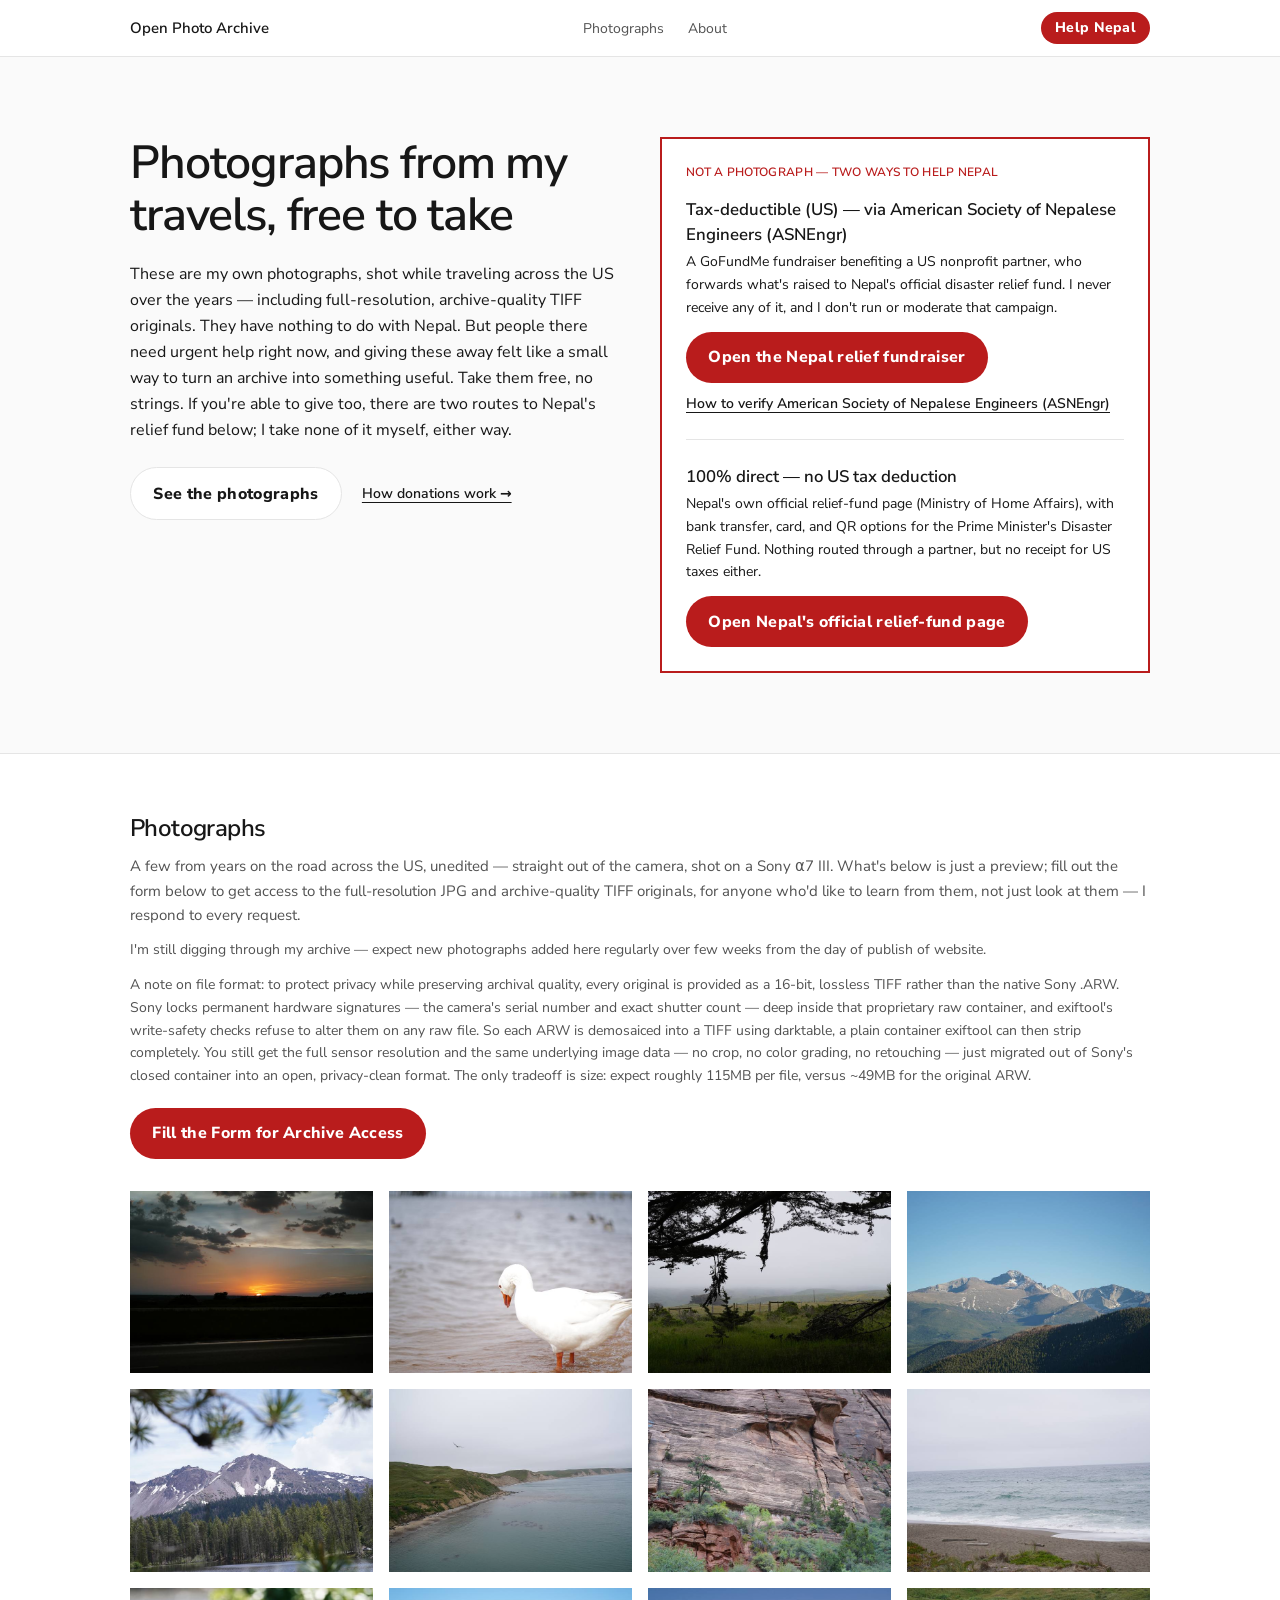
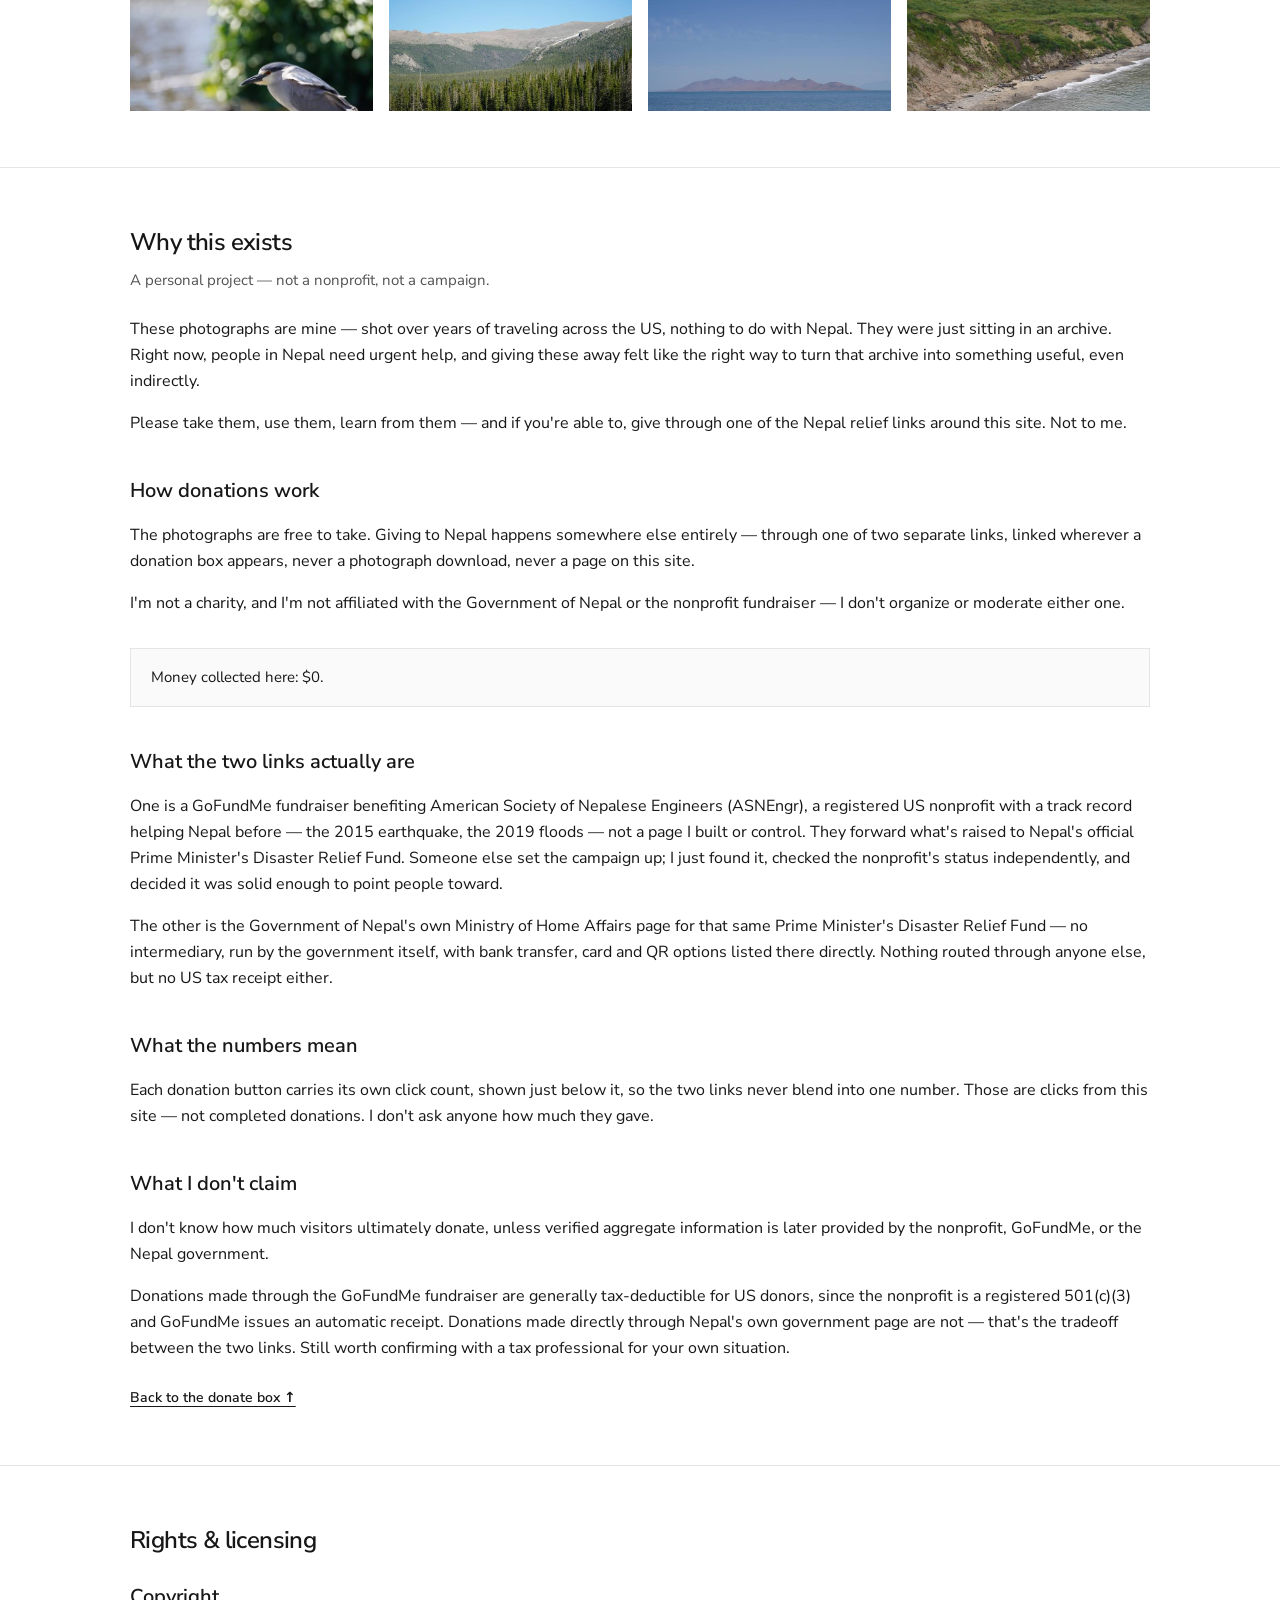
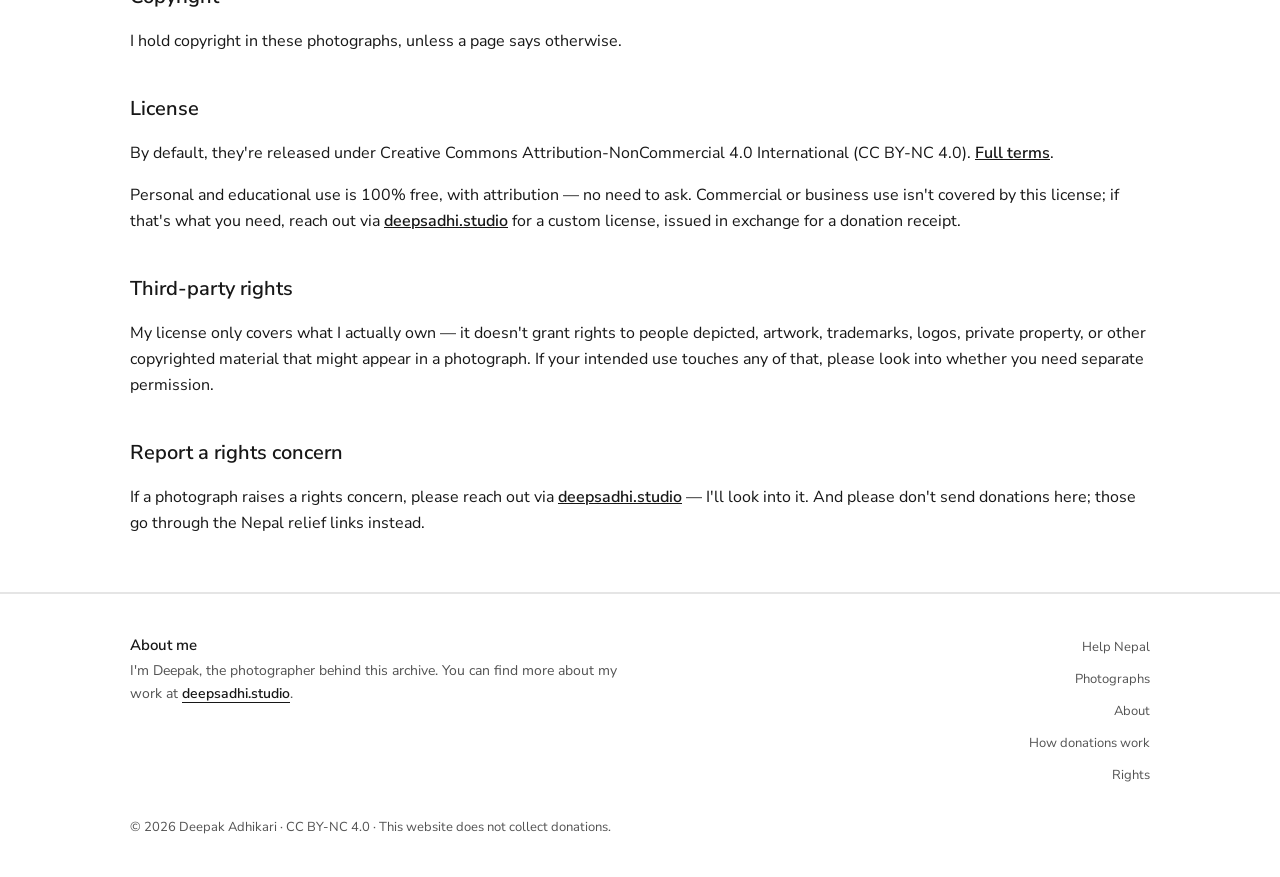
==== notes/index.html @ 63820257 "Enable pre-render and photographs" ====
<!DOCTYPE html><html lang="en"><head><meta charSet="utf-8"/><meta name="viewport" content="width=device-width, initial-scale=1"/><link rel="stylesheet" href="/assets/styles-CwU7adf6.css" data-precedence="default"/><link rel="stylesheet" href="https://fonts.googleapis.com/css2?family=Fraunces:opsz,wght@9..144,500;9..144,600;9..144,700&amp;family=Nunito+Sans:wght@400;600;700;800&amp;display=swap" data-precedence="default"/><script data-goatcounter="https://stats.deepsadhi.studio/count" data-goatcounter-settings="{&quot;no_onload&quot;: true}" async="" src="https://gc.zgo.at/count.js"></script><title>Comments — Open Photo Archive</title><meta name="author" content="Deepak Adhikari"/><meta property="og:site_name" content="Open Photo Archive"/><meta property="og:type" content="website"/><meta name="description" content="Leave a public comment. This is not a donation form."/><meta property="og:title" content="Comments — Open Photo Archive"/><meta property="og:description" content="Leave a public comment. This is not a donation form."/><meta property="og:url" content="https://open-photo-archive.github.io/#/notes"/><meta name="twitter:title" content="Comments — Open Photo Archive"/><meta name="twitter:description" content="Leave a public comment. This is not a donation form."/><link rel="modulepreload" href="/assets/index-CFy5_sln.js"/><link rel="modulepreload" href="/assets/notes-DKn5LYRZ.js"/><link rel="icon" href="/favicon.svg" type="image/svg+xml"/><link rel="icon" href="/favicon.ico" type="image/x-icon"/><link rel="apple-touch-icon" href="/apple-touch-icon.png"/><link rel="preconnect" href="https://fonts.googleapis.com"/><link rel="preconnect" href="https://fonts.gstatic.com" crossorigin="anonymous"/><link rel="canonical" href="https://open-photo-archive.github.io/#/notes"/><script type="application/ld+json">{"@context":"https://schema.org","@type":"WebSite","name":"Open Photo Archive","description":"A photographer's personal archive released free of charge, encouraging donations to Nepal disaster relief through a vetted nonprofit partner. This site never collects donations itself."}</script></head><body><a href="#main" class="label-meta sr-only focus:not-sr-only focus:absolute focus:top-2 focus:left-2 focus:z-50 focus:bg-ink focus:px-4 focus:py-2 focus:text-paper">Skip to content</a><header class="sticky top-0 z-40 border-b border-line bg-white"><nav aria-label="Primary" class="mx-auto flex h-14 max-w-[1100px] items-center justify-between px-6 md:px-10"><a href="/" class="text-[15px] font-semibold text-ink hover:text-rust">Open Photo Archive</a><div class="hidden items-center gap-6 md:flex"><button type="button" class="cursor-pointer text-[14px] text-stone hover:text-ink">Photographs</button><button type="button" class="cursor-pointer text-[14px] text-stone hover:text-ink">About</button></div><div class="flex items-center gap-3"><button type="button" class="cursor-pointer btn-cause !px-3.5 !py-1.5 text-sm">Help Nepal</button><button type="button" class="text-[14px] text-stone md:hidden" aria-expanded="false" aria-controls="mobile-nav">Menu</button></div></nav></header><main id="main"><!--$--><div class="mx-auto max-w-[1100px] px-6 py-12 md:px-10 md:py-16"><section id="comments" aria-labelledby="comments-heading"><h2 id="comments-heading" class="text-[1.5rem] font-semibold tracking-tight text-ink">Comments</h2><p class="mt-2 max-w-[52ch] text-[15px] leading-relaxed text-stone">One public thread for the whole project — sign in with GitHub to join in. This isn&#x27;t a donation form.</p><p class="mt-6"><a class="btn-soft" href="" target="_blank" rel="noopener noreferrer">Write a comment on GitHub</a></p><p class="mt-3 max-w-[52ch] text-[13px] leading-relaxed text-stone">In-page comments appear after the Giscus GitHub App is installed on this repo (giscus.app). Until then, use the discussion link above.</p></section></div><script>(function(a,f){let l;try{l=JSON.parse(sessionStorage.getItem(a)||"{}")}catch{return}const n=l?.[f||history.state?.__TSR_key];let c=!1;for(const t in n){const e=n[t],o=e?.scrollX,s=e?.scrollY;if(Number.isFinite(o)&&Number.isFinite(s)){if(t==="window")scrollTo(o,s),c=!0;else if(t)try{const r=document.querySelector(t);r&&(r.scrollLeft=o,r.scrollTop=s)}catch{}}}if(c)return;const i=location.hash.slice(1);if(i){const t=history.state?.__hashScrollIntoViewOptions??!0;if(t){const e=document.getElementById(i);e&&e.scrollIntoView(t)}return}scrollTo(0,0)})("tsr-scroll-restoration-v1_3");document.currentScript.remove()</script><!--/$--></main><footer class="border-t border-line bg-white"><div class="mx-auto max-w-[1100px] px-6 py-10 md:px-10"><div class="flex flex-col gap-6 md:flex-row md:items-start md:justify-between"><div class="md:w-1/2"><p class="text-[15px] font-semibold text-ink">About me</p><p class="mt-1 text-[14px] leading-relaxed text-stone">I&#x27;m <!-- -->Deepak<!-- -->, the photographer behind this archive. You can find more about my work at<!-- --> <a href="https://deepsadhi.studio" target="_blank" rel="noopener noreferrer" class="cursor-pointer font-semibold text-ink underline underline-offset-4 hover:text-rust">deepsadhi.studio</a>.</p></div><nav aria-label="Footer" class="shrink-0"><ul class="flex flex-col items-start gap-2 md:items-end"><li><button type="button" class="cursor-pointer cursor-pointer text-[13px] text-stone hover:text-ink">Help Nepal</button></li><li><button type="button" class="cursor-pointer cursor-pointer text-[13px] text-stone hover:text-ink">Photographs</button></li><li><button type="button" class="cursor-pointer cursor-pointer text-[13px] text-stone hover:text-ink">About</button></li><li><button type="button" class="cursor-pointer cursor-pointer text-[13px] text-stone hover:text-ink">How donations work</button></li><li><button type="button" class="cursor-pointer cursor-pointer text-[13px] text-stone hover:text-ink">Rights</button></li></ul></nav></div><p class="mt-8 text-[13px] text-stone">© <!-- -->2026<!-- --> <!-- -->Deepak Adhikari<!-- --> ·<!-- --> <!-- -->CC BY-NC 4.0<!-- --> · This website does not collect donations.</p></div></footer><script class="$tsr" id="$tsr-stream-barrier">(self.$R=self.$R||{})["tsr"]=[];self.$_TSR={h(){this.hydrated=!0,this.c()},e(){this.streamEnded=!0,this.c()},c(){this.hydrated&&this.streamEnded&&(delete self.$_TSR,delete self.$R.tsr)},p(e){this.initialized?e():this.buffer.push(e)},buffer:[]};$_TSR.router=($R=>$R[0]={manifest:$R[1]={routes:$R[2]={__root__:$R[3]={preloads:$R[4]=["/assets/index-CFy5_sln.js"],scripts:$R[5]=[$R[6]={attrs:$R[7]={type:"module",async:!0,src:"/assets/index-CFy5_sln.js"}}]},"/notes":$R[8]={preloads:$R[9]=["/assets/notes-DKn5LYRZ.js"]}}},matches:$R[10]=[$R[11]={i:"__root__ ",u:1788385353893,s:"success",ssr:!0},$R[12]={i:" notes notes",u:1788385353894,s:"success",ssr:!0}],lastMatchId:" notes notes"})($R["tsr"]);$_TSR.e();document.currentScript.remove()</script><script type="module" async="" src="/assets/index-CFy5_sln.js"></script></body></html>
---- assets/styles-CwU7adf6.css ----
/*! tailwindcss v4.3.3 | MIT License | https://tailwindcss.com */
@layer properties{@supports (((-webkit-hyphens:none)) and (not (margin-trim:inline))) or ((-moz-orient:inline) and (not (color:rgb(from red r g b)))){*,:before,:after,::backdrop{--tw-space-y-reverse:0;--tw-border-style:solid;--tw-leading:initial;--tw-font-weight:initial;--tw-tracking:initial;--tw-blur:initial;--tw-brightness:initial;--tw-contrast:initial;--tw-grayscale:initial;--tw-hue-rotate:initial;--tw-invert:initial;--tw-opacity:initial;--tw-saturate:initial;--tw-sepia:initial;--tw-drop-shadow:initial;--tw-drop-shadow-color:initial;--tw-drop-shadow-alpha:100%;--tw-drop-shadow-size:initial}}}@layer theme{:root,:host{--font-sans:"Nunito Sans", ui-sans-serif, system-ui, sans-serif;--color-white:#fff;--spacing:.25rem;--container-md:28rem;--text-sm:.875rem;--text-sm--line-height:calc(1.25 / .875);--text-xl:1.25rem;--text-xl--line-height:calc(1.75 / 1.25);--text-7xl:4.5rem;--text-7xl--line-height:1;--font-weight-medium:500;--font-weight-semibold:600;--font-weight-bold:700;--tracking-tight:-.025em;--tracking-wide:.025em;--leading-relaxed:1.625;--default-transition-duration:.15s;--default-transition-timing-function:cubic-bezier(.4, 0, .2, 1);--default-font-family:"Nunito Sans", ui-sans-serif, system-ui, sans-serif;--default-mono-font-family:"Nunito Sans", ui-sans-serif, system-ui, sans-serif;--font-display:"Fraunces", Georgia, serif;--color-paper:var(--paper);--color-ink:var(--ink);--color-line:var(--line);--color-rust:var(--rust);--color-card:var(--card);--color-primary-foreground:var(--primary-foreground);--color-border:var(--border)}}@layer base{*,:after,:before,::backdrop{box-sizing:border-box;border:0 solid;margin:0;padding:0}::file-selector-button{box-sizing:border-box;border:0 solid;margin:0;padding:0}html,:host{-webkit-text-size-adjust:100%;tab-size:4;line-height:1.5;font-family:var(--default-font-family,-apple-system, BlinkMacSystemFont, "Segoe UI", Roboto, "Helvetica Neue", "Noto Sans", Arial, sans-serif, "Apple Color Emoji", "Segoe UI Emoji", "Segoe UI Symbol", "Noto Color Emoji");font-feature-settings:var(--default-font-feature-settings,normal);font-variation-settings:var(--default-font-variation-settings,normal);-webkit-tap-highlight-color:transparent}hr{height:0;color:inherit;border-top-width:1px}abbr:where([title]){-webkit-text-decoration:underline dotted;text-decoration:underline dotted}h1,h2,h3,h4,h5,h6{font-size:inherit;font-weight:inherit}a{color:inherit;-webkit-text-decoration:inherit;-webkit-text-decoration:inherit;-webkit-text-decoration:inherit;-webkit-text-decoration:inherit;-webkit-text-decoration:inherit;text-decoration:inherit}b,strong{font-weight:bolder}code,kbd,samp,pre{font-family:var(--default-mono-font-family,ui-monospace, SFMono-Regular, Menlo, Monaco, Consolas, "Liberation Mono", "Courier New", monospace);font-feature-settings:var(--default-mono-font-feature-settings,normal);font-variation-settings:var(--default-mono-font-variation-settings,normal);font-size:1em}small{font-size:80%}sub,sup{vertical-align:baseline;font-size:75%;line-height:0;position:relative}sub{bottom:-.25em}sup{top:-.5em}table{text-indent:0;border-color:inherit;border-collapse:collapse}:-moz-focusring:where(:not(iframe)){outline:auto}progress{vertical-align:baseline}summary{display:list-item}ol,ul,menu{list-style:none}img,svg,video,canvas,audio,iframe,embed,object{vertical-align:middle;display:block}img,video{max-width:100%;height:auto}button,input,select,optgroup,textarea{font:inherit;font-feature-settings:inherit;font-variation-settings:inherit;letter-spacing:inherit;color:inherit;opacity:1;background-color:#0000;border-radius:0}::file-selector-button{font:inherit;font-feature-settings:inherit;font-variation-settings:inherit;letter-spacing:inherit;color:inherit;opacity:1;background-color:#0000;border-radius:0}:where(select:is([multiple],[size])) optgroup{font-weight:bolder}:where(select:is([multiple],[size])) optgroup option{padding-inline-start:20px}::file-selector-button{margin-inline-end:4px}::placeholder{opacity:1}@supports (not ((-webkit-appearance:-apple-pay-button))) or (contain-intrinsic-size:1px){::placeholder{color:currentColor}@supports (color:color-mix(in lab, red, red)){::placeholder{color:color-mix(in oklab, currentcolor 50%, transparent)}}}textarea{resize:vertical}::-webkit-search-decoration{-webkit-appearance:none}::-webkit-date-and-time-value{min-height:1lh;text-align:inherit}::-webkit-datetime-edit{display:inline-flex}::-webkit-datetime-edit-fields-wrapper{padding:0}::-webkit-datetime-edit{padding-block:0}::-webkit-datetime-edit-year-field{padding-block:0}::-webkit-datetime-edit-month-field{padding-block:0}::-webkit-datetime-edit-day-field{padding-block:0}::-webkit-datetime-edit-hour-field{padding-block:0}::-webkit-datetime-edit-minute-field{padding-block:0}::-webkit-datetime-edit-second-field{padding-block:0}::-webkit-datetime-edit-millisecond-field{padding-block:0}::-webkit-datetime-edit-meridiem-field{padding-block:0}::-webkit-calendar-picker-indicator{line-height:1}:-moz-ui-invalid{box-shadow:none}button,input:where([type=button],[type=reset],[type=submit]){appearance:button}::file-selector-button{appearance:button}::-webkit-inner-spin-button{height:auto}::-webkit-outer-spin-button{height:auto}[hidden]:where(:not([hidden=until-found])){display:none!important}*{border-color:var(--color-border)}html{-webkit-text-size-adjust:100%;scroll-behavior:smooth}[id]{scroll-margin-top:3.5rem}a{cursor:pointer}body{background-color:var(--color-paper);color:var(--color-ink);font-family:var(--font-sans);-webkit-font-smoothing:antialiased;text-rendering:optimizelegibility}::selection{color:var(--color-ink);background-color:#fee2e2}:focus-visible{outline:2px solid var(--color-rust);outline-offset:3px}}@layer components;@layer utilities{.sr-only{clip-path:inset(50%);white-space:nowrap;border-width:0;width:1px;height:1px;margin:-1px;padding:0;position:absolute;overflow:hidden}.static{position:static}.sticky{position:sticky}.top-0{top:0}.z-40{z-index:40}.container{width:100%}@media (width>=40rem){.container{max-width:40rem}}@media (width>=48rem){.container{max-width:48rem}}@media (width>=64rem){.container{max-width:64rem}}@media (width>=80rem){.container{max-width:80rem}}@media (width>=96rem){.container{max-width:96rem}}.mx-auto{margin-inline:auto}.mt-1{margin-top:var(--spacing)}.mt-1\.5{margin-top:calc(var(--spacing) * 1.5)}.mt-2{margin-top:calc(var(--spacing) * 2)}.mt-3{margin-top:calc(var(--spacing) * 3)}.mt-4{margin-top:calc(var(--spacing) * 4)}.mt-5{margin-top:calc(var(--spacing) * 5)}.mt-6{margin-top:calc(var(--spacing) * 6)}.mt-8{margin-top:calc(var(--spacing) * 8)}.mt-10{margin-top:calc(var(--spacing) * 10)}.btn-cause{letter-spacing:.02em;background:var(--color-rust);color:var(--color-primary-foreground);border-radius:999px;justify-content:center;align-items:center;padding:.85rem 1.4rem;font-weight:800;transition:filter .15s;display:inline-flex}.btn-cause:hover{filter:brightness(1.08)}.btn-soft{letter-spacing:.02em;background:var(--color-card);color:var(--color-ink);border:1px solid var(--color-line);border-radius:999px;justify-content:center;align-items:center;padding:.85rem 1.4rem;font-weight:800;transition:background-color .15s;display:inline-flex}.btn-soft:hover{background:#f5f5f5}.block{display:block}.flex{display:flex}.grid{display:grid}.hidden{display:none}.inline-flex{display:inline-flex}.aspect-\[4\/3\]{aspect-ratio:4/3}.h-14{height:calc(var(--spacing) * 14)}.max-h-\[520px\]{max-height:520px}.min-h-screen{min-height:100vh}.w-full{width:100%}.max-w-\[20ch\]{max-width:20ch}.max-w-\[36rem\]{max-width:36rem}.max-w-\[52ch\]{max-width:52ch}.max-w-\[54ch\]{max-width:54ch}.max-w-\[1100px\]{max-width:1100px}.max-w-md{max-width:var(--container-md)}.shrink-0{flex-shrink:0}.cursor-pointer{cursor:pointer}.list-disc{list-style-type:disc}.grid-cols-2{grid-template-columns:repeat(2,minmax(0,1fr))}.flex-col{flex-direction:column}.flex-wrap{flex-wrap:wrap}.items-center{align-items:center}.items-start{align-items:flex-start}.justify-between{justify-content:space-between}.justify-center{justify-content:center}.gap-2{gap:calc(var(--spacing) * 2)}.gap-3{gap:calc(var(--spacing) * 3)}.gap-4{gap:calc(var(--spacing) * 4)}.gap-6{gap:calc(var(--spacing) * 6)}:where(.space-y-2>:not(:last-child)){--tw-space-y-reverse:0;margin-block-start:calc(calc(var(--spacing) * 2) * var(--tw-space-y-reverse));margin-block-end:calc(calc(var(--spacing) * 2) * calc(1 - var(--tw-space-y-reverse)))}.gap-x-5{column-gap:calc(var(--spacing) * 5)}.gap-y-2{row-gap:calc(var(--spacing) * 2)}.overflow-y-auto{overflow-y:auto}.rounded-md{border-radius:.75rem}.border{border-style:var(--tw-border-style);border-width:1px}.border-2{border-style:var(--tw-border-style);border-width:2px}.border-t{border-top-style:var(--tw-border-style);border-top-width:1px}.border-b{border-bottom-style:var(--tw-border-style);border-bottom-width:1px}.border-input{border-color:var(--input)}.border-line{border-color:var(--line)}.border-rust{border-color:var(--rust)}.bg-background{background-color:var(--background)}.bg-muted{background-color:var(--muted)}.bg-primary{background-color:var(--primary)}.bg-white{background-color:var(--color-white)}.object-cover{object-fit:cover}.p-6{padding:calc(var(--spacing) * 6)}.\!px-3\.5{padding-inline:calc(var(--spacing) * 3.5)!important}.px-4{padding-inline:calc(var(--spacing) * 4)}.px-5{padding-inline:calc(var(--spacing) * 5)}.px-6{padding-inline:calc(var(--spacing) * 6)}.\!py-1\.5{padding-block:calc(var(--spacing) * 1.5)!important}.py-2{padding-block:calc(var(--spacing) * 2)}.py-4{padding-block:calc(var(--spacing) * 4)}.py-10{padding-block:calc(var(--spacing) * 10)}.py-12{padding-block:calc(var(--spacing) * 12)}.py-14{padding-block:calc(var(--spacing) * 14)}.pt-4{padding-top:calc(var(--spacing) * 4)}.pt-6{padding-top:calc(var(--spacing) * 6)}.pl-1{padding-left:var(--spacing)}.pl-5{padding-left:calc(var(--spacing) * 5)}.text-center{text-align:center}.label-meta{font-family:var(--font-sans);letter-spacing:.02em;font-size:.8rem;font-weight:650}.text-7xl{font-size:var(--text-7xl);line-height:var(--tw-leading,var(--text-7xl--line-height))}.text-sm{font-size:var(--text-sm);line-height:var(--tw-leading,var(--text-sm--line-height))}.text-xl{font-size:var(--text-xl);line-height:var(--tw-leading,var(--text-xl--line-height))}.text-\[1\.05rem\]{font-size:1.05rem}.text-\[1\.5rem\]{font-size:1.5rem}.text-\[1\.25rem\]{font-size:1.25rem}.text-\[2\.15rem\]{font-size:2.15rem}.text-\[12px\]{font-size:12px}.text-\[13px\]{font-size:13px}.text-\[14px\]{font-size:14px}.text-\[15px\]{font-size:15px}.text-\[16px\]{font-size:16px}.leading-\[1\.12\]{--tw-leading:1.12;line-height:1.12}.leading-relaxed{--tw-leading:var(--leading-relaxed);line-height:var(--leading-relaxed)}.font-bold{--tw-font-weight:var(--font-weight-bold);font-weight:var(--font-weight-bold)}.font-medium{--tw-font-weight:var(--font-weight-medium);font-weight:var(--font-weight-medium)}.font-semibold{--tw-font-weight:var(--font-weight-semibold);font-weight:var(--font-weight-semibold)}.tracking-tight{--tw-tracking:var(--tracking-tight);letter-spacing:var(--tracking-tight)}.tracking-wide{--tw-tracking:var(--tracking-wide);letter-spacing:var(--tracking-wide)}.text-foreground{color:var(--foreground)}.text-ink{color:var(--ink)}.text-muted-foreground{color:var(--muted-foreground)}.text-primary-foreground{color:var(--primary-foreground)}.text-rust{color:var(--rust)}.text-stone{color:var(--stone)}.uppercase{text-transform:uppercase}.underline{text-decoration-line:underline}.underline-offset-4{text-underline-offset:4px}.opacity-60{opacity:.6}.filter{filter:var(--tw-blur,) var(--tw-brightness,) var(--tw-contrast,) var(--tw-grayscale,) var(--tw-hue-rotate,) var(--tw-invert,) var(--tw-saturate,) var(--tw-sepia,) var(--tw-drop-shadow,)}.transition-colors{transition-property:color,background-color,border-color,outline-color,text-decoration-color,fill,stroke,--tw-gradient-from,--tw-gradient-via,--tw-gradient-to;transition-timing-function:var(--tw-ease,var(--default-transition-timing-function));transition-duration:var(--tw-duration,var(--default-transition-duration))}.transition-opacity{transition-property:opacity;transition-timing-function:var(--tw-ease,var(--default-transition-timing-function));transition-duration:var(--tw-duration,var(--default-transition-duration))}.first\:mt-0:first-child{margin-top:0}@media (hover:hover){.hover\:bg-accent:hover{background-color:var(--accent)}.hover\:bg-primary\/90:hover{background-color:var(--primary)}@supports (color:color-mix(in lab, red, red)){.hover\:bg-primary\/90:hover{background-color:color-mix(in oklab, var(--primary) 90%, transparent)}}.hover\:text-ink:hover{color:var(--ink)}.hover\:text-rust:hover{color:var(--rust)}.hover\:opacity-75:hover{opacity:.75}}.focus\:not-sr-only:focus{clip-path:none;white-space:normal;width:auto;height:auto;margin:0;padding:0;position:static;overflow:visible}.focus\:absolute:focus{position:absolute}.focus\:top-2:focus{top:calc(var(--spacing) * 2)}.focus\:left-2:focus{left:calc(var(--spacing) * 2)}.focus\:z-50:focus{z-index:50}.focus\:bg-ink:focus{background-color:var(--ink)}.focus\:px-4:focus{padding-inline:calc(var(--spacing) * 4)}.focus\:py-2:focus{padding-block:calc(var(--spacing) * 2)}.focus\:text-paper:focus{color:var(--paper)}@media (width>=48rem){.md\:mt-0{margin-top:0}.md\:flex{display:flex}.md\:grid{display:grid}.md\:hidden{display:none}.md\:w-1\/2{width:50%}.md\:grid-cols-2{grid-template-columns:repeat(2,minmax(0,1fr))}.md\:grid-cols-4{grid-template-columns:repeat(4,minmax(0,1fr))}.md\:flex-row{flex-direction:row}.md\:items-end{align-items:flex-end}.md\:items-start{align-items:flex-start}.md\:justify-between{justify-content:space-between}.md\:gap-10{gap:calc(var(--spacing) * 10)}.md\:px-10{padding-inline:calc(var(--spacing) * 10)}.md\:py-14{padding-block:calc(var(--spacing) * 14)}.md\:py-16{padding-block:calc(var(--spacing) * 16)}.md\:py-20{padding-block:calc(var(--spacing) * 20)}.md\:text-\[2\.9rem\]{font-size:2.9rem}}}:root{--radius:.75rem;--paper:#fff;--ink:#171717;--stone:#525252;--line:#e5e5e5;--rust:#b91c1c;--saffron:#f5f5f5;--background:var(--paper);--foreground:var(--ink);--card:#fff;--card-foreground:var(--ink);--popover:#fff;--popover-foreground:var(--ink);--primary:var(--rust);--primary-foreground:#fff;--secondary:var(--saffron);--secondary-foreground:var(--ink);--muted:#fafafa;--muted-foreground:var(--stone);--accent:var(--rust);--accent-foreground:#fff;--destructive:#b91c1c;--destructive-foreground:#fff;--border:var(--line);--input:var(--line);--ring:var(--rust)}@keyframes rise{0%{opacity:0;transform:translateY(12px)}to{opacity:1;transform:none}}@media (prefers-reduced-motion:reduce){*,:before,:after{scroll-behavior:auto!important;transition-duration:.01ms!important;animation-duration:.01ms!important}}@property --tw-space-y-reverse{syntax:"*";inherits:false;initial-value:0}@property --tw-border-style{syntax:"*";inherits:false;initial-value:solid}@property --tw-leading{syntax:"*";inherits:false}@property --tw-font-weight{syntax:"*";inherits:false}@property --tw-tracking{syntax:"*";inherits:false}@property --tw-blur{syntax:"*";inherits:false}@property --tw-brightness{syntax:"*";inherits:false}@property --tw-contrast{syntax:"*";inherits:false}@property --tw-grayscale{syntax:"*";inherits:false}@property --tw-hue-rotate{syntax:"*";inherits:false}@property --tw-invert{syntax:"*";inherits:false}@property --tw-opacity{syntax:"*";inherits:false}@property --tw-saturate{syntax:"*";inherits:false}@property --tw-sepia{syntax:"*";inherits:false}@property --tw-drop-shadow{syntax:"*";inherits:false}@property --tw-drop-shadow-color{syntax:"*";inherits:false}@property --tw-drop-shadow-alpha{syntax:"<percentage>";inherits:false;initial-value:100%}@property --tw-drop-shadow-size{syntax:"*";inherits:false}
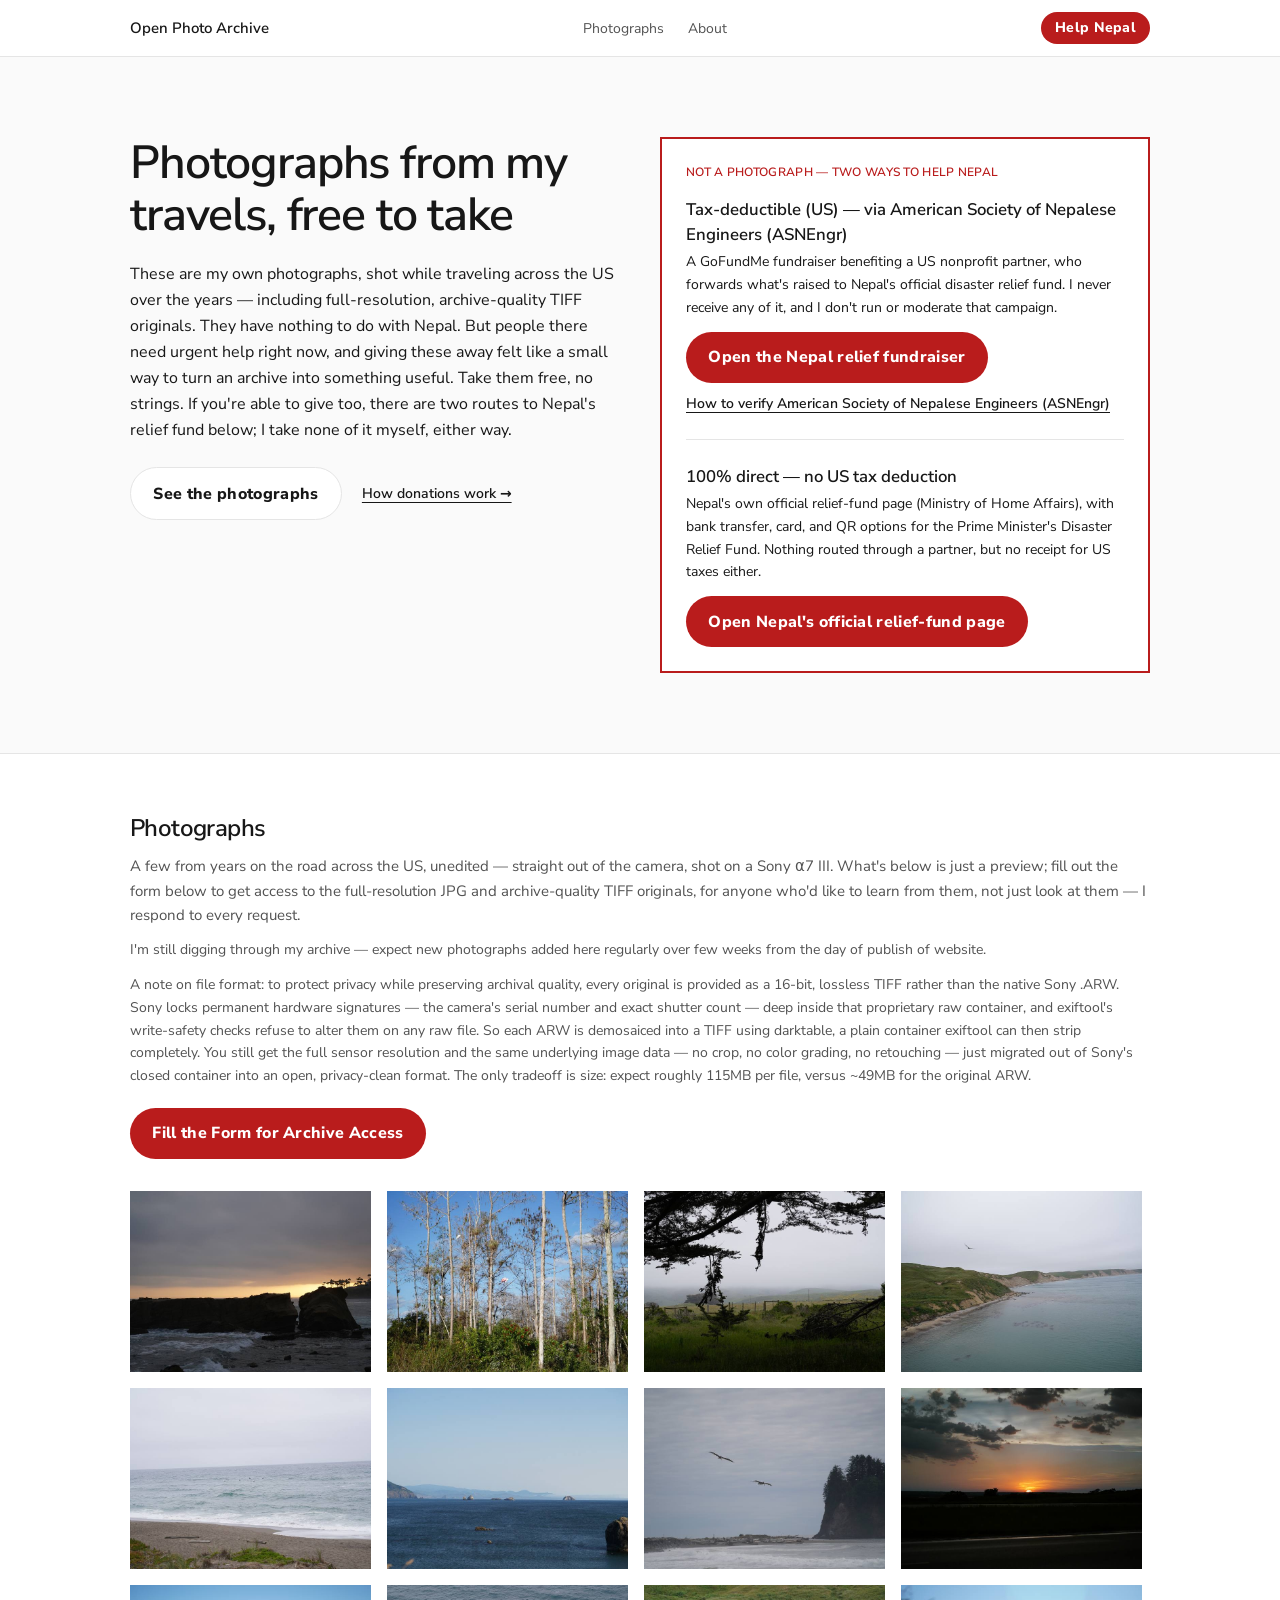
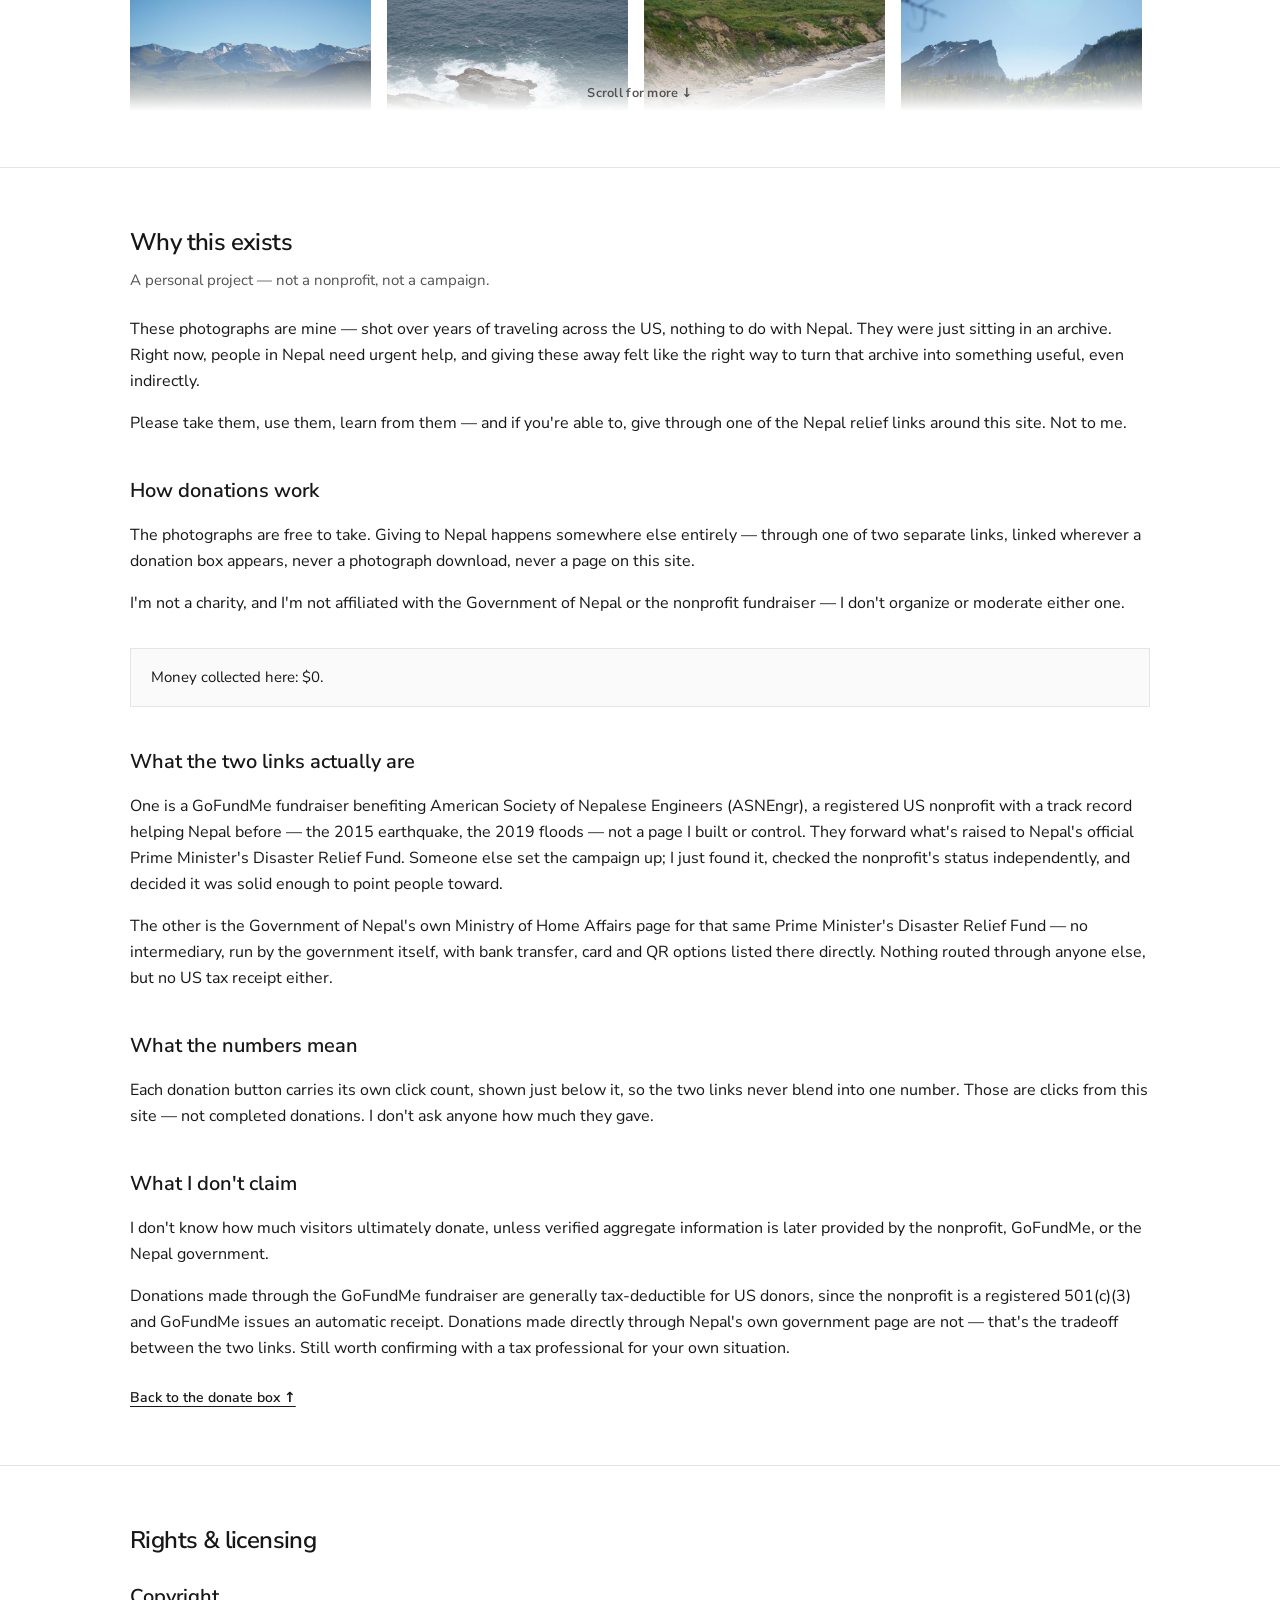
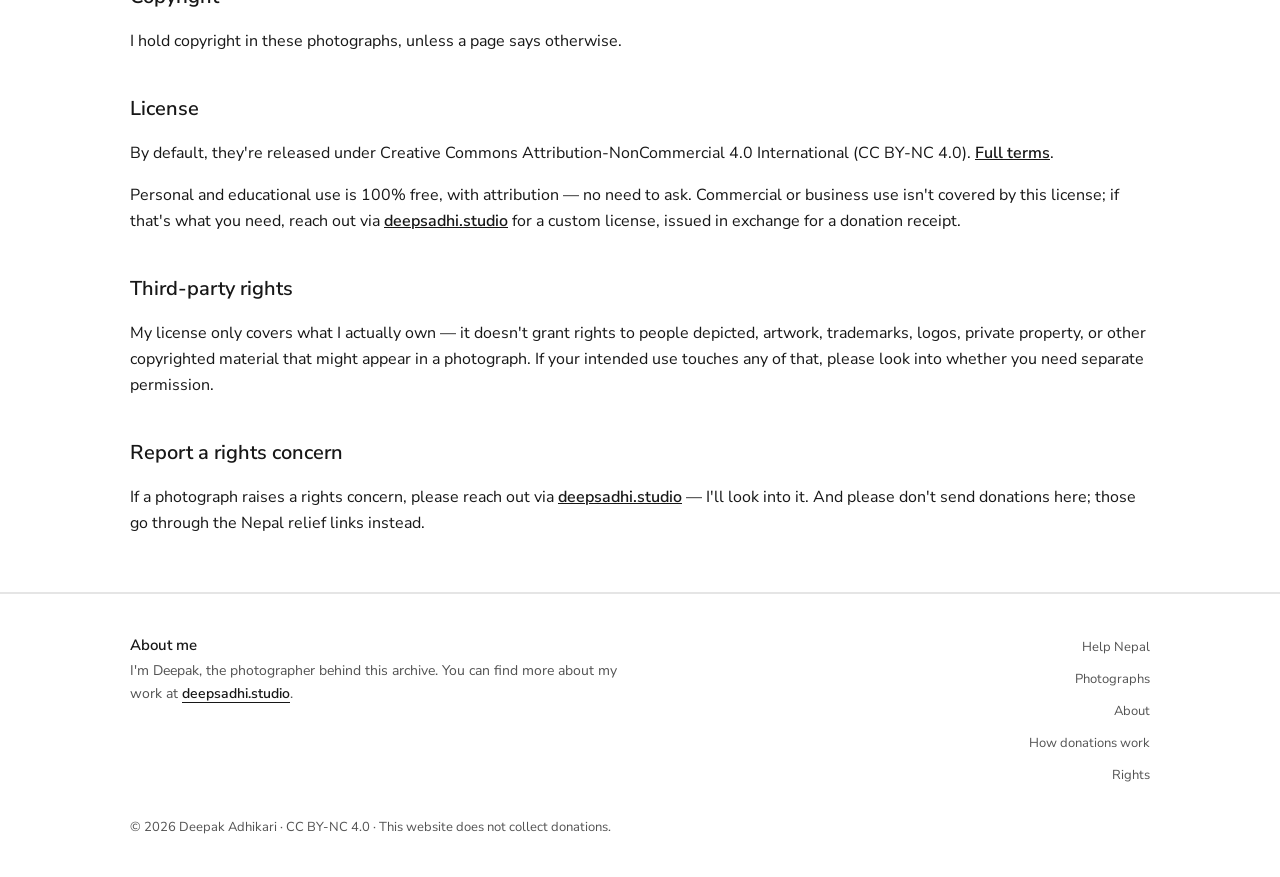
==== commit f0d538f1: "Publish static build Adds scroll affordance to the photo grid: a fade + "Scroll for more" hint and a" ====
--- a/notes/index.html
+++ b/notes/index.html
@@ -1 +1 @@
-<!DOCTYPE html><html lang="en"><head><meta charSet="utf-8"/><meta name="viewport" content="width=device-width, initial-scale=1"/><link rel="stylesheet" href="/assets/styles-CwU7adf6.css" data-precedence="default"/><link rel="stylesheet" href="https://fonts.googleapis.com/css2?family=Fraunces:opsz,wght@9..144,500;9..144,600;9..144,700&amp;family=Nunito+Sans:wght@400;600;700;800&amp;display=swap" data-precedence="default"/><script data-goatcounter="https://stats.deepsadhi.studio/count" data-goatcounter-settings="{&quot;no_onload&quot;: true}" async="" src="https://gc.zgo.at/count.js"></script><title>Comments — Open Photo Archive</title><meta name="author" content="Deepak Adhikari"/><meta property="og:site_name" content="Open Photo Archive"/><meta property="og:type" content="website"/><meta name="description" content="Leave a public comment. This is not a donation form."/><meta property="og:title" content="Comments — Open Photo Archive"/><meta property="og:description" content="Leave a public comment. This is not a donation form."/><meta property="og:url" content="https://open-photo-archive.github.io/#/notes"/><meta name="twitter:title" content="Comments — Open Photo Archive"/><meta name="twitter:description" content="Leave a public comment. This is not a donation form."/><link rel="modulepreload" href="/assets/index-CFy5_sln.js"/><link rel="modulepreload" href="/assets/notes-DKn5LYRZ.js"/><link rel="icon" href="/favicon.svg" type="image/svg+xml"/><link rel="icon" href="/favicon.ico" type="image/x-icon"/><link rel="apple-touch-icon" href="/apple-touch-icon.png"/><link rel="preconnect" href="https://fonts.googleapis.com"/><link rel="preconnect" href="https://fonts.gstatic.com" crossorigin="anonymous"/><link rel="canonical" href="https://open-photo-archive.github.io/#/notes"/><script type="application/ld+json">{"@context":"https://schema.org","@type":"WebSite","name":"Open Photo Archive","description":"A photographer's personal archive released free of charge, encouraging donations to Nepal disaster relief through a vetted nonprofit partner. This site never collects donations itself."}</script></head><body><a href="#main" class="label-meta sr-only focus:not-sr-only focus:absolute focus:top-2 focus:left-2 focus:z-50 focus:bg-ink focus:px-4 focus:py-2 focus:text-paper">Skip to content</a><header class="sticky top-0 z-40 border-b border-line bg-white"><nav aria-label="Primary" class="mx-auto flex h-14 max-w-[1100px] items-center justify-between px-6 md:px-10"><a href="/" class="text-[15px] font-semibold text-ink hover:text-rust">Open Photo Archive</a><div class="hidden items-center gap-6 md:flex"><button type="button" class="cursor-pointer text-[14px] text-stone hover:text-ink">Photographs</button><button type="button" class="cursor-pointer text-[14px] text-stone hover:text-ink">About</button></div><div class="flex items-center gap-3"><button type="button" class="cursor-pointer btn-cause !px-3.5 !py-1.5 text-sm">Help Nepal</button><button type="button" class="text-[14px] text-stone md:hidden" aria-expanded="false" aria-controls="mobile-nav">Menu</button></div></nav></header><main id="main"><!--$--><div class="mx-auto max-w-[1100px] px-6 py-12 md:px-10 md:py-16"><section id="comments" aria-labelledby="comments-heading"><h2 id="comments-heading" class="text-[1.5rem] font-semibold tracking-tight text-ink">Comments</h2><p class="mt-2 max-w-[52ch] text-[15px] leading-relaxed text-stone">One public thread for the whole project — sign in with GitHub to join in. This isn&#x27;t a donation form.</p><p class="mt-6"><a class="btn-soft" href="" target="_blank" rel="noopener noreferrer">Write a comment on GitHub</a></p><p class="mt-3 max-w-[52ch] text-[13px] leading-relaxed text-stone">In-page comments appear after the Giscus GitHub App is installed on this repo (giscus.app). Until then, use the discussion link above.</p></section></div><script>(function(a,f){let l;try{l=JSON.parse(sessionStorage.getItem(a)||"{}")}catch{return}const n=l?.[f||history.state?.__TSR_key];let c=!1;for(const t in n){const e=n[t],o=e?.scrollX,s=e?.scrollY;if(Number.isFinite(o)&&Number.isFinite(s)){if(t==="window")scrollTo(o,s),c=!0;else if(t)try{const r=document.querySelector(t);r&&(r.scrollLeft=o,r.scrollTop=s)}catch{}}}if(c)return;const i=location.hash.slice(1);if(i){const t=history.state?.__hashScrollIntoViewOptions??!0;if(t){const e=document.getElementById(i);e&&e.scrollIntoView(t)}return}scrollTo(0,0)})("tsr-scroll-restoration-v1_3");document.currentScript.remove()</script><!--/$--></main><footer class="border-t border-line bg-white"><div class="mx-auto max-w-[1100px] px-6 py-10 md:px-10"><div class="flex flex-col gap-6 md:flex-row md:items-start md:justify-between"><div class="md:w-1/2"><p class="text-[15px] font-semibold text-ink">About me</p><p class="mt-1 text-[14px] leading-relaxed text-stone">I&#x27;m <!-- -->Deepak<!-- -->, the photographer behind this archive. You can find more about my work at<!-- --> <a href="https://deepsadhi.studio" target="_blank" rel="noopener noreferrer" class="cursor-pointer font-semibold text-ink underline underline-offset-4 hover:text-rust">deepsadhi.studio</a>.</p></div><nav aria-label="Footer" class="shrink-0"><ul class="flex flex-col items-start gap-2 md:items-end"><li><button type="button" class="cursor-pointer cursor-pointer text-[13px] text-stone hover:text-ink">Help Nepal</button></li><li><button type="button" class="cursor-pointer cursor-pointer text-[13px] text-stone hover:text-ink">Photographs</button></li><li><button type="button" class="cursor-pointer cursor-pointer text-[13px] text-stone hover:text-ink">About</button></li><li><button type="button" class="cursor-pointer cursor-pointer text-[13px] text-stone hover:text-ink">How donations work</button></li><li><button type="button" class="cursor-pointer cursor-pointer text-[13px] text-stone hover:text-ink">Rights</button></li></ul></nav></div><p class="mt-8 text-[13px] text-stone">© <!-- -->2026<!-- --> <!-- -->Deepak Adhikari<!-- --> ·<!-- --> <!-- -->CC BY-NC 4.0<!-- --> · This website does not collect donations.</p></div></footer><script class="$tsr" id="$tsr-stream-barrier">(self.$R=self.$R||{})["tsr"]=[];self.$_TSR={h(){this.hydrated=!0,this.c()},e(){this.streamEnded=!0,this.c()},c(){this.hydrated&&this.streamEnded&&(delete self.$_TSR,delete self.$R.tsr)},p(e){this.initialized?e():this.buffer.push(e)},buffer:[]};$_TSR.router=($R=>$R[0]={manifest:$R[1]={routes:$R[2]={__root__:$R[3]={preloads:$R[4]=["/assets/index-CFy5_sln.js"],scripts:$R[5]=[$R[6]={attrs:$R[7]={type:"module",async:!0,src:"/assets/index-CFy5_sln.js"}}]},"/notes":$R[8]={preloads:$R[9]=["/assets/notes-DKn5LYRZ.js"]}}},matches:$R[10]=[$R[11]={i:"__root__ ",u:1788385353893,s:"success",ssr:!0},$R[12]={i:" notes notes",u:1788385353894,s:"success",ssr:!0}],lastMatchId:" notes notes"})($R["tsr"]);$_TSR.e();document.currentScript.remove()</script><script type="module" async="" src="/assets/index-CFy5_sln.js"></script></body></html>+<!DOCTYPE html><html lang="en"><head><meta charSet="utf-8"/><meta name="viewport" content="width=device-width, initial-scale=1"/><link rel="stylesheet" href="/assets/styles-7Bn9Q4KB.css" data-precedence="default"/><link rel="stylesheet" href="https://fonts.googleapis.com/css2?family=Fraunces:opsz,wght@9..144,500;9..144,600;9..144,700&amp;family=Nunito+Sans:wght@400;600;700;800&amp;display=swap" data-precedence="default"/><script data-goatcounter="https://stats.deepsadhi.studio/count" data-goatcounter-settings="{&quot;no_onload&quot;: true}" async="" src="https://gc.zgo.at/count.js"></script><title>Comments — Open Photo Archive</title><meta name="author" content="Deepak Adhikari"/><meta property="og:site_name" content="Open Photo Archive"/><meta property="og:type" content="website"/><meta name="description" content="Leave a public comment. This is not a donation form."/><meta property="og:title" content="Comments — Open Photo Archive"/><meta property="og:description" content="Leave a public comment. This is not a donation form."/><meta property="og:url" content="https://open-photo-archive.github.io/#/notes"/><meta name="twitter:title" content="Comments — Open Photo Archive"/><meta name="twitter:description" content="Leave a public comment. This is not a donation form."/><link rel="modulepreload" href="/assets/index-DFro0pU2.js"/><link rel="modulepreload" href="/assets/notes-BuSM2oLB.js"/><link rel="icon" href="/favicon.svg" type="image/svg+xml"/><link rel="icon" href="/favicon.ico" type="image/x-icon"/><link rel="apple-touch-icon" href="/apple-touch-icon.png"/><link rel="preconnect" href="https://fonts.googleapis.com"/><link rel="preconnect" href="https://fonts.gstatic.com" crossorigin="anonymous"/><link rel="canonical" href="https://open-photo-archive.github.io/#/notes"/><script type="application/ld+json">{"@context":"https://schema.org","@type":"WebSite","name":"Open Photo Archive","description":"A photographer's personal archive released free of charge, encouraging donations to Nepal disaster relief through a vetted nonprofit partner. This site never collects donations itself."}</script></head><body><a href="#main" class="label-meta sr-only focus:not-sr-only focus:absolute focus:top-2 focus:left-2 focus:z-50 focus:bg-ink focus:px-4 focus:py-2 focus:text-paper">Skip to content</a><header class="sticky top-0 z-40 border-b border-line bg-white"><nav aria-label="Primary" class="mx-auto flex h-14 max-w-[1100px] items-center justify-between px-6 md:px-10"><a href="/" class="text-[15px] font-semibold text-ink hover:text-rust">Open Photo Archive</a><div class="hidden items-center gap-6 md:flex"><button type="button" class="cursor-pointer text-[14px] text-stone hover:text-ink">Photographs</button><button type="button" class="cursor-pointer text-[14px] text-stone hover:text-ink">About</button></div><div class="flex items-center gap-3"><button type="button" class="cursor-pointer btn-cause !px-3.5 !py-1.5 text-sm">Help Nepal</button><button type="button" class="text-[14px] text-stone md:hidden" aria-expanded="false" aria-controls="mobile-nav">Menu</button></div></nav></header><main id="main"><!--$--><div class="mx-auto max-w-[1100px] px-6 py-12 md:px-10 md:py-16"><section id="comments" aria-labelledby="comments-heading"><h2 id="comments-heading" class="text-[1.5rem] font-semibold tracking-tight text-ink">Comments</h2><p class="mt-2 max-w-[52ch] text-[15px] leading-relaxed text-stone">One public thread for the whole project — sign in with GitHub to join in. This isn&#x27;t a donation form.</p><p class="mt-6"><a class="btn-soft" href="" target="_blank" rel="noopener noreferrer">Write a comment on GitHub</a></p><p class="mt-3 max-w-[52ch] text-[13px] leading-relaxed text-stone">In-page comments appear after the Giscus GitHub App is installed on this repo (giscus.app). Until then, use the discussion link above.</p></section></div><script>(function(a,f){let l;try{l=JSON.parse(sessionStorage.getItem(a)||"{}")}catch{return}const n=l?.[f||history.state?.__TSR_key];let c=!1;for(const t in n){const e=n[t],o=e?.scrollX,s=e?.scrollY;if(Number.isFinite(o)&&Number.isFinite(s)){if(t==="window")scrollTo(o,s),c=!0;else if(t)try{const r=document.querySelector(t);r&&(r.scrollLeft=o,r.scrollTop=s)}catch{}}}if(c)return;const i=location.hash.slice(1);if(i){const t=history.state?.__hashScrollIntoViewOptions??!0;if(t){const e=document.getElementById(i);e&&e.scrollIntoView(t)}return}scrollTo(0,0)})("tsr-scroll-restoration-v1_3");document.currentScript.remove()</script><!--/$--></main><footer class="border-t border-line bg-white"><div class="mx-auto max-w-[1100px] px-6 py-10 md:px-10"><div class="flex flex-col gap-6 md:flex-row md:items-start md:justify-between"><div class="md:w-1/2"><p class="text-[15px] font-semibold text-ink">About me</p><p class="mt-1 text-[14px] leading-relaxed text-stone">I&#x27;m <!-- -->Deepak<!-- -->, the photographer behind this archive. You can find more about my work at<!-- --> <a href="https://deepsadhi.studio" target="_blank" rel="noopener noreferrer" class="cursor-pointer font-semibold text-ink underline underline-offset-4 hover:text-rust">deepsadhi.studio</a>.</p></div><nav aria-label="Footer" class="shrink-0"><ul class="flex flex-col items-start gap-2 md:items-end"><li><button type="button" class="cursor-pointer cursor-pointer text-[13px] text-stone hover:text-ink">Help Nepal</button></li><li><button type="button" class="cursor-pointer cursor-pointer text-[13px] text-stone hover:text-ink">Photographs</button></li><li><button type="button" class="cursor-pointer cursor-pointer text-[13px] text-stone hover:text-ink">About</button></li><li><button type="button" class="cursor-pointer cursor-pointer text-[13px] text-stone hover:text-ink">How donations work</button></li><li><button type="button" class="cursor-pointer cursor-pointer text-[13px] text-stone hover:text-ink">Rights</button></li></ul></nav></div><p class="mt-8 text-[13px] text-stone">© <!-- -->2026<!-- --> <!-- -->Deepak Adhikari<!-- --> ·<!-- --> <!-- -->CC BY-NC 4.0<!-- --> · This website does not collect donations.</p></div></footer><script class="$tsr" id="$tsr-stream-barrier">(self.$R=self.$R||{})["tsr"]=[];self.$_TSR={h(){this.hydrated=!0,this.c()},e(){this.streamEnded=!0,this.c()},c(){this.hydrated&&this.streamEnded&&(delete self.$_TSR,delete self.$R.tsr)},p(e){this.initialized?e():this.buffer.push(e)},buffer:[]};$_TSR.router=($R=>$R[0]={manifest:$R[1]={routes:$R[2]={__root__:$R[3]={preloads:$R[4]=["/assets/index-DFro0pU2.js"],scripts:$R[5]=[$R[6]={attrs:$R[7]={type:"module",async:!0,src:"/assets/index-DFro0pU2.js"}}]},"/notes":$R[8]={preloads:$R[9]=["/assets/notes-BuSM2oLB.js"]}}},matches:$R[10]=[$R[11]={i:"__root__ ",u:1788393660014,s:"success",ssr:!0},$R[12]={i:" notes notes",u:1788393660015,s:"success",ssr:!0}],lastMatchId:" notes notes"})($R["tsr"]);$_TSR.e();document.currentScript.remove()</script><script type="module" async="" src="/assets/index-DFro0pU2.js"></script></body></html>
--- a/assets/styles-7Bn9Q4KB.css
+++ b/assets/styles-7Bn9Q4KB.css
@@ -0,0 +1,2 @@
+/*! tailwindcss v4.3.3 | MIT License | https://tailwindcss.com */
+@layer properties{@supports (((-webkit-hyphens:none)) and (not (margin-trim:inline))) or ((-moz-orient:inline) and (not (color:rgb(from red r g b)))){*,:before,:after,::backdrop{--tw-space-y-reverse:0;--tw-border-style:solid;--tw-gradient-position:initial;--tw-gradient-from:#0000;--tw-gradient-via:#0000;--tw-gradient-to:#0000;--tw-gradient-stops:initial;--tw-gradient-via-stops:initial;--tw-gradient-from-position:0%;--tw-gradient-via-position:50%;--tw-gradient-to-position:100%;--tw-leading:initial;--tw-font-weight:initial;--tw-tracking:initial;--tw-blur:initial;--tw-brightness:initial;--tw-contrast:initial;--tw-grayscale:initial;--tw-hue-rotate:initial;--tw-invert:initial;--tw-opacity:initial;--tw-saturate:initial;--tw-sepia:initial;--tw-drop-shadow:initial;--tw-drop-shadow-color:initial;--tw-drop-shadow-alpha:100%;--tw-drop-shadow-size:initial}}}@layer theme{:root,:host{--font-sans:"Nunito Sans", ui-sans-serif, system-ui, sans-serif;--color-white:#fff;--spacing:.25rem;--container-md:28rem;--text-sm:.875rem;--text-sm--line-height:calc(1.25 / .875);--text-xl:1.25rem;--text-xl--line-height:calc(1.75 / 1.25);--text-7xl:4.5rem;--text-7xl--line-height:1;--font-weight-medium:500;--font-weight-semibold:600;--font-weight-bold:700;--tracking-tight:-.025em;--tracking-wide:.025em;--leading-relaxed:1.625;--default-transition-duration:.15s;--default-transition-timing-function:cubic-bezier(.4, 0, .2, 1);--default-font-family:"Nunito Sans", ui-sans-serif, system-ui, sans-serif;--default-mono-font-family:"Nunito Sans", ui-sans-serif, system-ui, sans-serif;--font-display:"Fraunces", Georgia, serif;--color-paper:var(--paper);--color-ink:var(--ink);--color-line:var(--line);--color-rust:var(--rust);--color-card:var(--card);--color-primary-foreground:var(--primary-foreground);--color-border:var(--border)}}@layer base{*,:after,:before,::backdrop{box-sizing:border-box;border:0 solid;margin:0;padding:0}::file-selector-button{box-sizing:border-box;border:0 solid;margin:0;padding:0}html,:host{-webkit-text-size-adjust:100%;tab-size:4;line-height:1.5;font-family:var(--default-font-family,-apple-system, BlinkMacSystemFont, "Segoe UI", Roboto, "Helvetica Neue", "Noto Sans", Arial, sans-serif, "Apple Color Emoji", "Segoe UI Emoji", "Segoe UI Symbol", "Noto Color Emoji");font-feature-settings:var(--default-font-feature-settings,normal);font-variation-settings:var(--default-font-variation-settings,normal);-webkit-tap-highlight-color:transparent}hr{height:0;color:inherit;border-top-width:1px}abbr:where([title]){-webkit-text-decoration:underline dotted;text-decoration:underline dotted}h1,h2,h3,h4,h5,h6{font-size:inherit;font-weight:inherit}a{color:inherit;-webkit-text-decoration:inherit;-webkit-text-decoration:inherit;-webkit-text-decoration:inherit;-webkit-text-decoration:inherit;-webkit-text-decoration:inherit;text-decoration:inherit}b,strong{font-weight:bolder}code,kbd,samp,pre{font-family:var(--default-mono-font-family,ui-monospace, SFMono-Regular, Menlo, Monaco, Consolas, "Liberation Mono", "Courier New", monospace);font-feature-settings:var(--default-mono-font-feature-settings,normal);font-variation-settings:var(--default-mono-font-variation-settings,normal);font-size:1em}small{font-size:80%}sub,sup{vertical-align:baseline;font-size:75%;line-height:0;position:relative}sub{bottom:-.25em}sup{top:-.5em}table{text-indent:0;border-color:inherit;border-collapse:collapse}:-moz-focusring:where(:not(iframe)){outline:auto}progress{vertical-align:baseline}summary{display:list-item}ol,ul,menu{list-style:none}img,svg,video,canvas,audio,iframe,embed,object{vertical-align:middle;display:block}img,video{max-width:100%;height:auto}button,input,select,optgroup,textarea{font:inherit;font-feature-settings:inherit;font-variation-settings:inherit;letter-spacing:inherit;color:inherit;opacity:1;background-color:#0000;border-radius:0}::file-selector-button{font:inherit;font-feature-settings:inherit;font-variation-settings:inherit;letter-spacing:inherit;color:inherit;opacity:1;background-color:#0000;border-radius:0}:where(select:is([multiple],[size])) optgroup{font-weight:bolder}:where(select:is([multiple],[size])) optgroup option{padding-inline-start:20px}::file-selector-button{margin-inline-end:4px}::placeholder{opacity:1}@supports (not ((-webkit-appearance:-apple-pay-button))) or (contain-intrinsic-size:1px){::placeholder{color:currentColor}@supports (color:color-mix(in lab, red, red)){::placeholder{color:color-mix(in oklab, currentcolor 50%, transparent)}}}textarea{resize:vertical}::-webkit-search-decoration{-webkit-appearance:none}::-webkit-date-and-time-value{min-height:1lh;text-align:inherit}::-webkit-datetime-edit{display:inline-flex}::-webkit-datetime-edit-fields-wrapper{padding:0}::-webkit-datetime-edit{padding-block:0}::-webkit-datetime-edit-year-field{padding-block:0}::-webkit-datetime-edit-month-field{padding-block:0}::-webkit-datetime-edit-day-field{padding-block:0}::-webkit-datetime-edit-hour-field{padding-block:0}::-webkit-datetime-edit-minute-field{padding-block:0}::-webkit-datetime-edit-second-field{padding-block:0}::-webkit-datetime-edit-millisecond-field{padding-block:0}::-webkit-datetime-edit-meridiem-field{padding-block:0}::-webkit-calendar-picker-indicator{line-height:1}:-moz-ui-invalid{box-shadow:none}button,input:where([type=button],[type=reset],[type=submit]){appearance:button}::file-selector-button{appearance:button}::-webkit-inner-spin-button{height:auto}::-webkit-outer-spin-button{height:auto}[hidden]:where(:not([hidden=until-found])){display:none!important}*{border-color:var(--color-border)}html{-webkit-text-size-adjust:100%;scroll-behavior:smooth}[id]{scroll-margin-top:3.5rem}a{cursor:pointer}body{background-color:var(--color-paper);color:var(--color-ink);font-family:var(--font-sans);-webkit-font-smoothing:antialiased;text-rendering:optimizelegibility}::selection{color:var(--color-ink);background-color:#fee2e2}:focus-visible{outline:2px solid var(--color-rust);outline-offset:3px}}@layer components;@layer utilities{.pointer-events-none{pointer-events:none}.sr-only{clip-path:inset(50%);white-space:nowrap;border-width:0;width:1px;height:1px;margin:-1px;padding:0;position:absolute;overflow:hidden}.absolute{position:absolute}.relative{position:relative}.static{position:static}.sticky{position:sticky}.inset-x-0{inset-inline:0}.top-0{top:0}.bottom-0{bottom:0}.z-40{z-index:40}.container{width:100%}@media (width>=40rem){.container{max-width:40rem}}@media (width>=48rem){.container{max-width:48rem}}@media (width>=64rem){.container{max-width:64rem}}@media (width>=80rem){.container{max-width:80rem}}@media (width>=96rem){.container{max-width:96rem}}.mx-auto{margin-inline:auto}.mt-1{margin-top:var(--spacing)}.mt-1\.5{margin-top:calc(var(--spacing) * 1.5)}.mt-2{margin-top:calc(var(--spacing) * 2)}.mt-3{margin-top:calc(var(--spacing) * 3)}.mt-4{margin-top:calc(var(--spacing) * 4)}.mt-5{margin-top:calc(var(--spacing) * 5)}.mt-6{margin-top:calc(var(--spacing) * 6)}.mt-8{margin-top:calc(var(--spacing) * 8)}.mt-10{margin-top:calc(var(--spacing) * 10)}.btn-cause{letter-spacing:.02em;background:var(--color-rust);color:var(--color-primary-foreground);border-radius:999px;justify-content:center;align-items:center;padding:.85rem 1.4rem;font-weight:800;transition:filter .15s;display:inline-flex}.btn-cause:hover{filter:brightness(1.08)}.btn-soft{letter-spacing:.02em;background:var(--color-card);color:var(--color-ink);border:1px solid var(--color-line);border-radius:999px;justify-content:center;align-items:center;padding:.85rem 1.4rem;font-weight:800;transition:background-color .15s;display:inline-flex}.btn-soft:hover{background:#f5f5f5}.block{display:block}.flex{display:flex}.grid{display:grid}.hidden{display:none}.inline-flex{display:inline-flex}.aspect-\[4\/3\]{aspect-ratio:4/3}.h-14{height:calc(var(--spacing) * 14)}.max-h-\[520px\]{max-height:520px}.min-h-screen{min-height:100vh}.scrollbar-always-visible{scrollbar-width:thin;scrollbar-color:#17171740 transparent}.scrollbar-always-visible::-webkit-scrollbar{width:10px}.scrollbar-always-visible::-webkit-scrollbar-track{background:0 0}.scrollbar-always-visible::-webkit-scrollbar-thumb{border:2px solid var(--color-paper);background-color:#17171740;border-radius:999px}.w-full{width:100%}.max-w-\[20ch\]{max-width:20ch}.max-w-\[36rem\]{max-width:36rem}.max-w-\[52ch\]{max-width:52ch}.max-w-\[54ch\]{max-width:54ch}.max-w-\[1100px\]{max-width:1100px}.max-w-md{max-width:var(--container-md)}.shrink-0{flex-shrink:0}.cursor-pointer{cursor:pointer}.list-disc{list-style-type:disc}.grid-cols-2{grid-template-columns:repeat(2,minmax(0,1fr))}.flex-col{flex-direction:column}.flex-wrap{flex-wrap:wrap}.items-center{align-items:center}.items-start{align-items:flex-start}.justify-between{justify-content:space-between}.justify-center{justify-content:center}.gap-2{gap:calc(var(--spacing) * 2)}.gap-3{gap:calc(var(--spacing) * 3)}.gap-4{gap:calc(var(--spacing) * 4)}.gap-6{gap:calc(var(--spacing) * 6)}:where(.space-y-2>:not(:last-child)){--tw-space-y-reverse:0;margin-block-start:calc(calc(var(--spacing) * 2) * var(--tw-space-y-reverse));margin-block-end:calc(calc(var(--spacing) * 2) * calc(1 - var(--tw-space-y-reverse)))}.gap-x-5{column-gap:calc(var(--spacing) * 5)}.gap-y-2{row-gap:calc(var(--spacing) * 2)}.overflow-y-auto{overflow-y:auto}.rounded-md{border-radius:.75rem}.border{border-style:var(--tw-border-style);border-width:1px}.border-2{border-style:var(--tw-border-style);border-width:2px}.border-t{border-top-style:var(--tw-border-style);border-top-width:1px}.border-b{border-bottom-style:var(--tw-border-style);border-bottom-width:1px}.border-input{border-color:var(--input)}.border-line{border-color:var(--line)}.border-rust{border-color:var(--rust)}.bg-background{background-color:var(--background)}.bg-muted{background-color:var(--muted)}.bg-primary{background-color:var(--primary)}.bg-white{background-color:var(--color-white)}.bg-gradient-to-t{--tw-gradient-position:to top in oklab;background-image:linear-gradient(var(--tw-gradient-stops))}.from-paper{--tw-gradient-from:var(--paper);--tw-gradient-stops:var(--tw-gradient-via-stops,var(--tw-gradient-position), var(--tw-gradient-from) var(--tw-gradient-from-position), var(--tw-gradient-to) var(--tw-gradient-to-position))}.to-transparent{--tw-gradient-to:transparent;--tw-gradient-stops:var(--tw-gradient-via-stops,var(--tw-gradient-position), var(--tw-gradient-from) var(--tw-gradient-from-position), var(--tw-gradient-to) var(--tw-gradient-to-position))}.object-cover{object-fit:cover}.p-6{padding:calc(var(--spacing) * 6)}.\!px-3\.5{padding-inline:calc(var(--spacing) * 3.5)!important}.px-4{padding-inline:calc(var(--spacing) * 4)}.px-5{padding-inline:calc(var(--spacing) * 5)}.px-6{padding-inline:calc(var(--spacing) * 6)}.\!py-1\.5{padding-block:calc(var(--spacing) * 1.5)!important}.py-2{padding-block:calc(var(--spacing) * 2)}.py-4{padding-block:calc(var(--spacing) * 4)}.py-10{padding-block:calc(var(--spacing) * 10)}.py-12{padding-block:calc(var(--spacing) * 12)}.py-14{padding-block:calc(var(--spacing) * 14)}.pt-4{padding-top:calc(var(--spacing) * 4)}.pt-6{padding-top:calc(var(--spacing) * 6)}.pt-10{padding-top:calc(var(--spacing) * 10)}.pr-2{padding-right:calc(var(--spacing) * 2)}.pb-2{padding-bottom:calc(var(--spacing) * 2)}.pl-1{padding-left:var(--spacing)}.pl-5{padding-left:calc(var(--spacing) * 5)}.text-center{text-align:center}.label-meta{font-family:var(--font-sans);letter-spacing:.02em;font-size:.8rem;font-weight:650}.text-7xl{font-size:var(--text-7xl);line-height:var(--tw-leading,var(--text-7xl--line-height))}.text-sm{font-size:var(--text-sm);line-height:var(--tw-leading,var(--text-sm--line-height))}.text-xl{font-size:var(--text-xl);line-height:var(--tw-leading,var(--text-xl--line-height))}.text-\[1\.05rem\]{font-size:1.05rem}.text-\[1\.5rem\]{font-size:1.5rem}.text-\[1\.25rem\]{font-size:1.25rem}.text-\[2\.15rem\]{font-size:2.15rem}.text-\[12px\]{font-size:12px}.text-\[13px\]{font-size:13px}.text-\[14px\]{font-size:14px}.text-\[15px\]{font-size:15px}.text-\[16px\]{font-size:16px}.leading-\[1\.12\]{--tw-leading:1.12;line-height:1.12}.leading-relaxed{--tw-leading:var(--leading-relaxed);line-height:var(--leading-relaxed)}.font-bold{--tw-font-weight:var(--font-weight-bold);font-weight:var(--font-weight-bold)}.font-medium{--tw-font-weight:var(--font-weight-medium);font-weight:var(--font-weight-medium)}.font-semibold{--tw-font-weight:var(--font-weight-semibold);font-weight:var(--font-weight-semibold)}.tracking-tight{--tw-tracking:var(--tracking-tight);letter-spacing:var(--tracking-tight)}.tracking-wide{--tw-tracking:var(--tracking-wide);letter-spacing:var(--tracking-wide)}.text-foreground{color:var(--foreground)}.text-ink{color:var(--ink)}.text-muted-foreground{color:var(--muted-foreground)}.text-primary-foreground{color:var(--primary-foreground)}.text-rust{color:var(--rust)}.text-stone{color:var(--stone)}.uppercase{text-transform:uppercase}.underline{text-decoration-line:underline}.underline-offset-4{text-underline-offset:4px}.opacity-60{opacity:.6}.filter{filter:var(--tw-blur,) var(--tw-brightness,) var(--tw-contrast,) var(--tw-grayscale,) var(--tw-hue-rotate,) var(--tw-invert,) var(--tw-saturate,) var(--tw-sepia,) var(--tw-drop-shadow,)}.transition-colors{transition-property:color,background-color,border-color,outline-color,text-decoration-color,fill,stroke,--tw-gradient-from,--tw-gradient-via,--tw-gradient-to;transition-timing-function:var(--tw-ease,var(--default-transition-timing-function));transition-duration:var(--tw-duration,var(--default-transition-duration))}.transition-opacity{transition-property:opacity;transition-timing-function:var(--tw-ease,var(--default-transition-timing-function));transition-duration:var(--tw-duration,var(--default-transition-duration))}.first\:mt-0:first-child{margin-top:0}@media (hover:hover){.hover\:bg-accent:hover{background-color:var(--accent)}.hover\:bg-primary\/90:hover{background-color:var(--primary)}@supports (color:color-mix(in lab, red, red)){.hover\:bg-primary\/90:hover{background-color:color-mix(in oklab, var(--primary) 90%, transparent)}}.hover\:text-ink:hover{color:var(--ink)}.hover\:text-rust:hover{color:var(--rust)}.hover\:opacity-75:hover{opacity:.75}}.focus\:not-sr-only:focus{clip-path:none;white-space:normal;width:auto;height:auto;margin:0;padding:0;position:static;overflow:visible}.focus\:absolute:focus{position:absolute}.focus\:top-2:focus{top:calc(var(--spacing) * 2)}.focus\:left-2:focus{left:calc(var(--spacing) * 2)}.focus\:z-50:focus{z-index:50}.focus\:bg-ink:focus{background-color:var(--ink)}.focus\:px-4:focus{padding-inline:calc(var(--spacing) * 4)}.focus\:py-2:focus{padding-block:calc(var(--spacing) * 2)}.focus\:text-paper:focus{color:var(--paper)}@media (width>=48rem){.md\:mt-0{margin-top:0}.md\:flex{display:flex}.md\:grid{display:grid}.md\:hidden{display:none}.md\:w-1\/2{width:50%}.md\:grid-cols-2{grid-template-columns:repeat(2,minmax(0,1fr))}.md\:grid-cols-4{grid-template-columns:repeat(4,minmax(0,1fr))}.md\:flex-row{flex-direction:row}.md\:items-end{align-items:flex-end}.md\:items-start{align-items:flex-start}.md\:justify-between{justify-content:space-between}.md\:gap-10{gap:calc(var(--spacing) * 10)}.md\:px-10{padding-inline:calc(var(--spacing) * 10)}.md\:py-14{padding-block:calc(var(--spacing) * 14)}.md\:py-16{padding-block:calc(var(--spacing) * 16)}.md\:py-20{padding-block:calc(var(--spacing) * 20)}.md\:text-\[2\.9rem\]{font-size:2.9rem}}}:root{--radius:.75rem;--paper:#fff;--ink:#171717;--stone:#525252;--line:#e5e5e5;--rust:#b91c1c;--saffron:#f5f5f5;--background:var(--paper);--foreground:var(--ink);--card:#fff;--card-foreground:var(--ink);--popover:#fff;--popover-foreground:var(--ink);--primary:var(--rust);--primary-foreground:#fff;--secondary:var(--saffron);--secondary-foreground:var(--ink);--muted:#fafafa;--muted-foreground:var(--stone);--accent:var(--rust);--accent-foreground:#fff;--destructive:#b91c1c;--destructive-foreground:#fff;--border:var(--line);--input:var(--line);--ring:var(--rust)}@keyframes rise{0%{opacity:0;transform:translateY(12px)}to{opacity:1;transform:none}}@media (prefers-reduced-motion:reduce){*,:before,:after{scroll-behavior:auto!important;transition-duration:.01ms!important;animation-duration:.01ms!important}}@property --tw-space-y-reverse{syntax:"*";inherits:false;initial-value:0}@property --tw-border-style{syntax:"*";inherits:false;initial-value:solid}@property --tw-gradient-position{syntax:"*";inherits:false}@property --tw-gradient-from{syntax:"<color>";inherits:false;initial-value:#0000}@property --tw-gradient-via{syntax:"<color>";inherits:false;initial-value:#0000}@property --tw-gradient-to{syntax:"<color>";inherits:false;initial-value:#0000}@property --tw-gradient-stops{syntax:"*";inherits:false}@property --tw-gradient-via-stops{syntax:"*";inherits:false}@property --tw-gradient-from-position{syntax:"<length-percentage>";inherits:false;initial-value:0%}@property --tw-gradient-via-position{syntax:"<length-percentage>";inherits:false;initial-value:50%}@property --tw-gradient-to-position{syntax:"<length-percentage>";inherits:false;initial-value:100%}@property --tw-leading{syntax:"*";inherits:false}@property --tw-font-weight{syntax:"*";inherits:false}@property --tw-tracking{syntax:"*";inherits:false}@property --tw-blur{syntax:"*";inherits:false}@property --tw-brightness{syntax:"*";inherits:false}@property --tw-contrast{syntax:"*";inherits:false}@property --tw-grayscale{syntax:"*";inherits:false}@property --tw-hue-rotate{syntax:"*";inherits:false}@property --tw-invert{syntax:"*";inherits:false}@property --tw-opacity{syntax:"*";inherits:false}@property --tw-saturate{syntax:"*";inherits:false}@property --tw-sepia{syntax:"*";inherits:false}@property --tw-drop-shadow{syntax:"*";inherits:false}@property --tw-drop-shadow-color{syntax:"*";inherits:false}@property --tw-drop-shadow-alpha{syntax:"<percentage>";inherits:false;initial-value:100%}@property --tw-drop-shadow-size{syntax:"*";inherits:false}
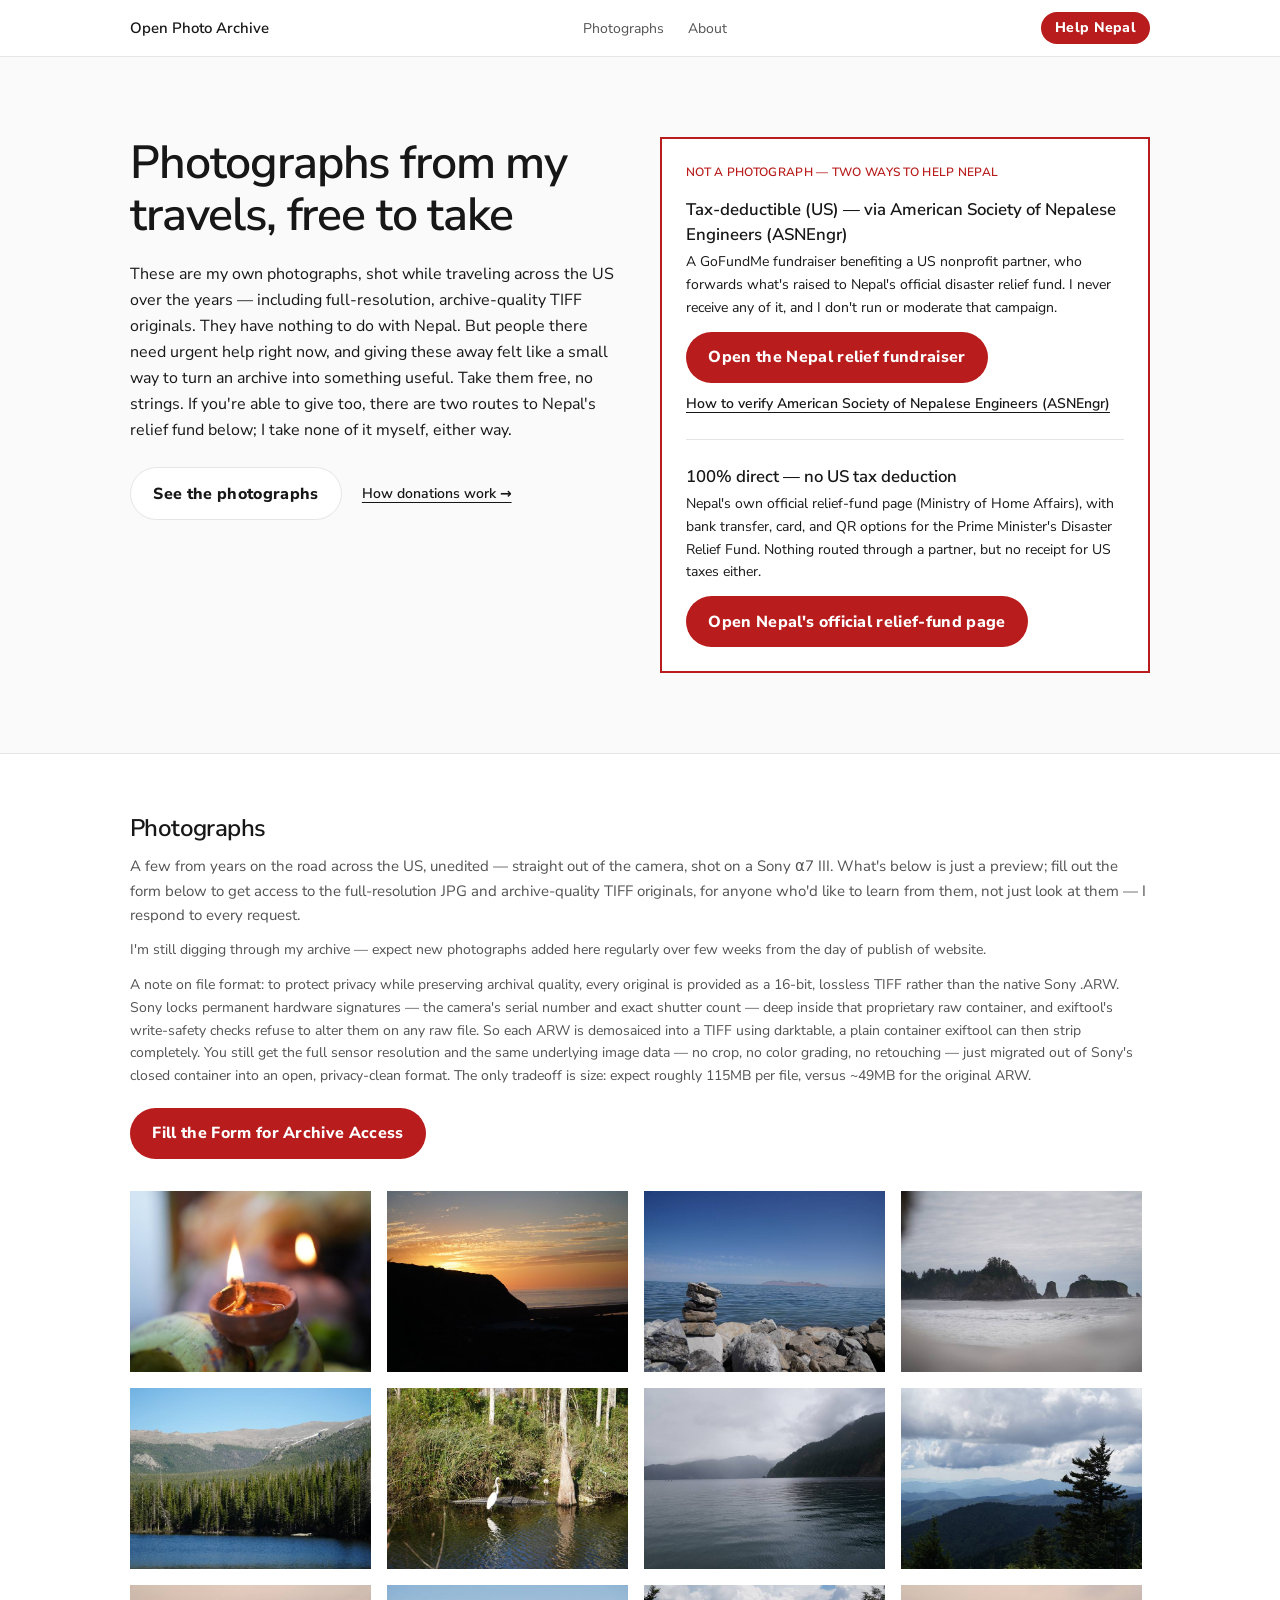
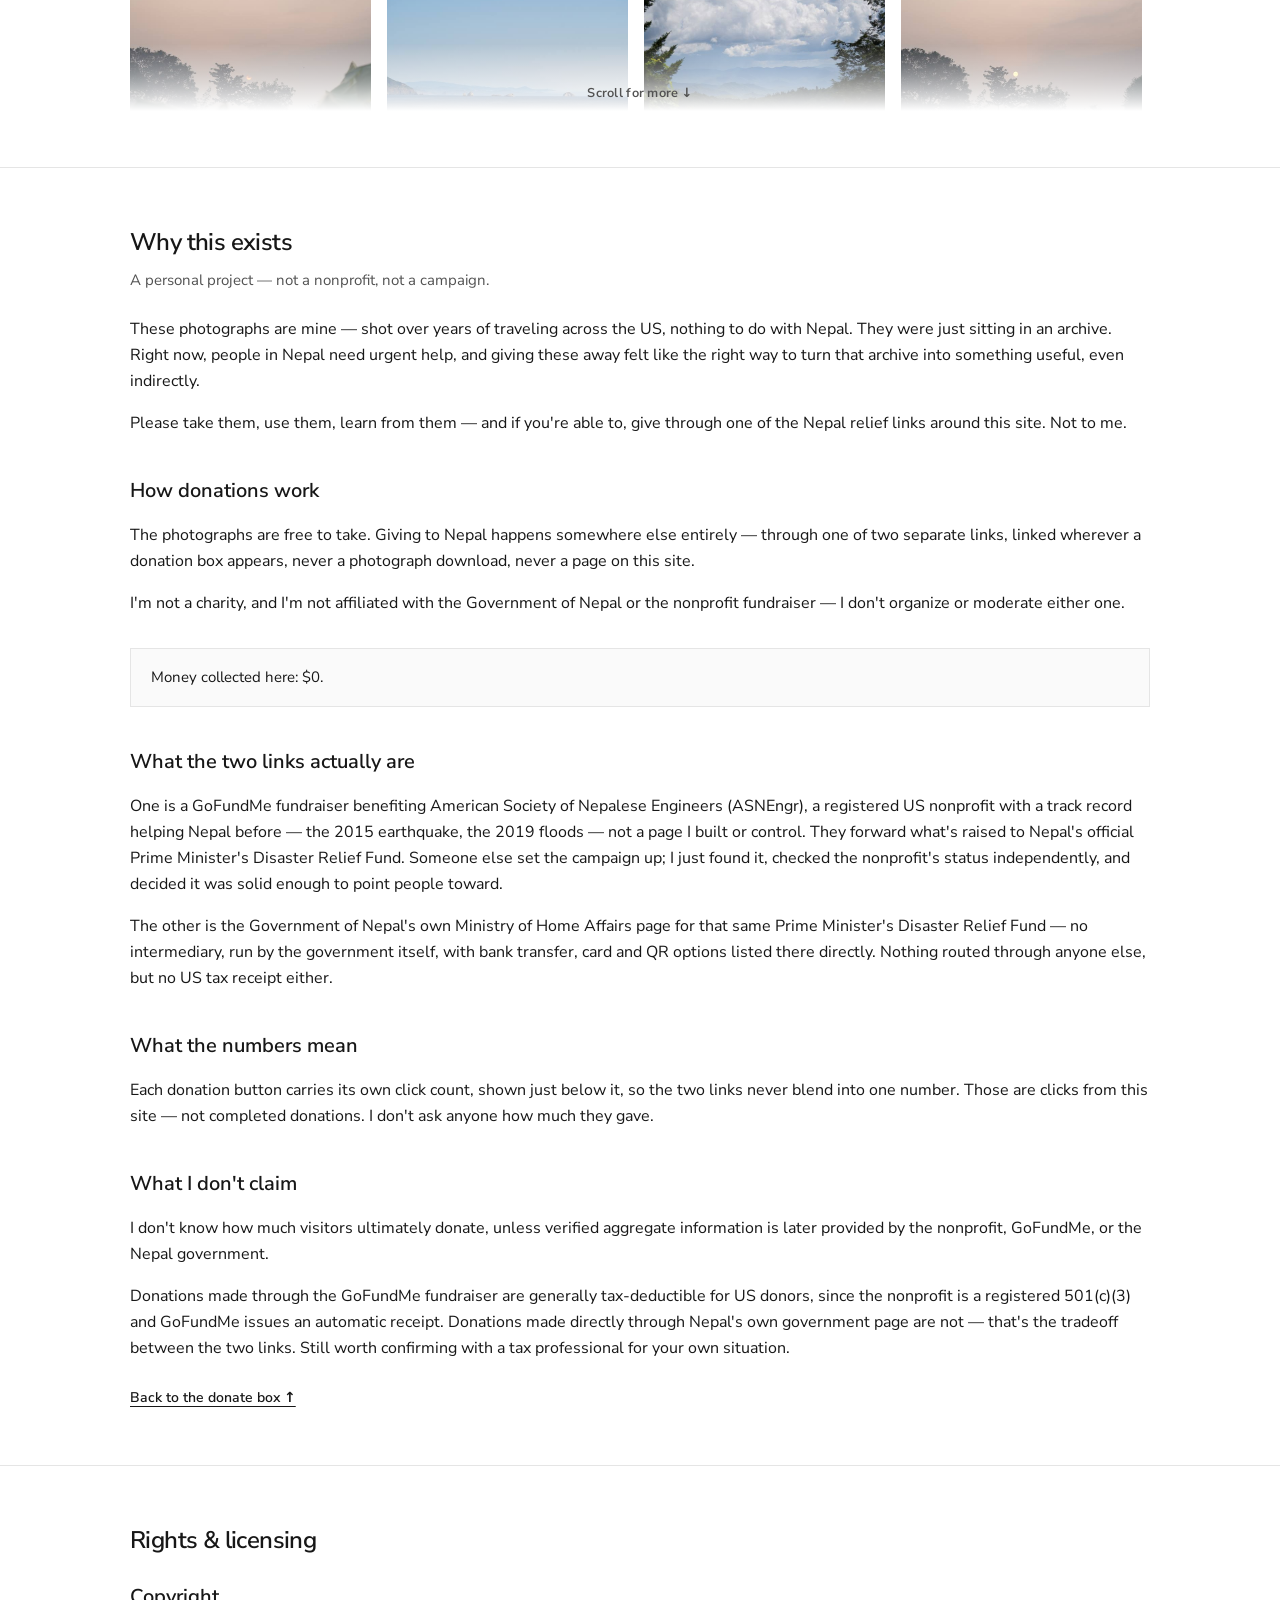
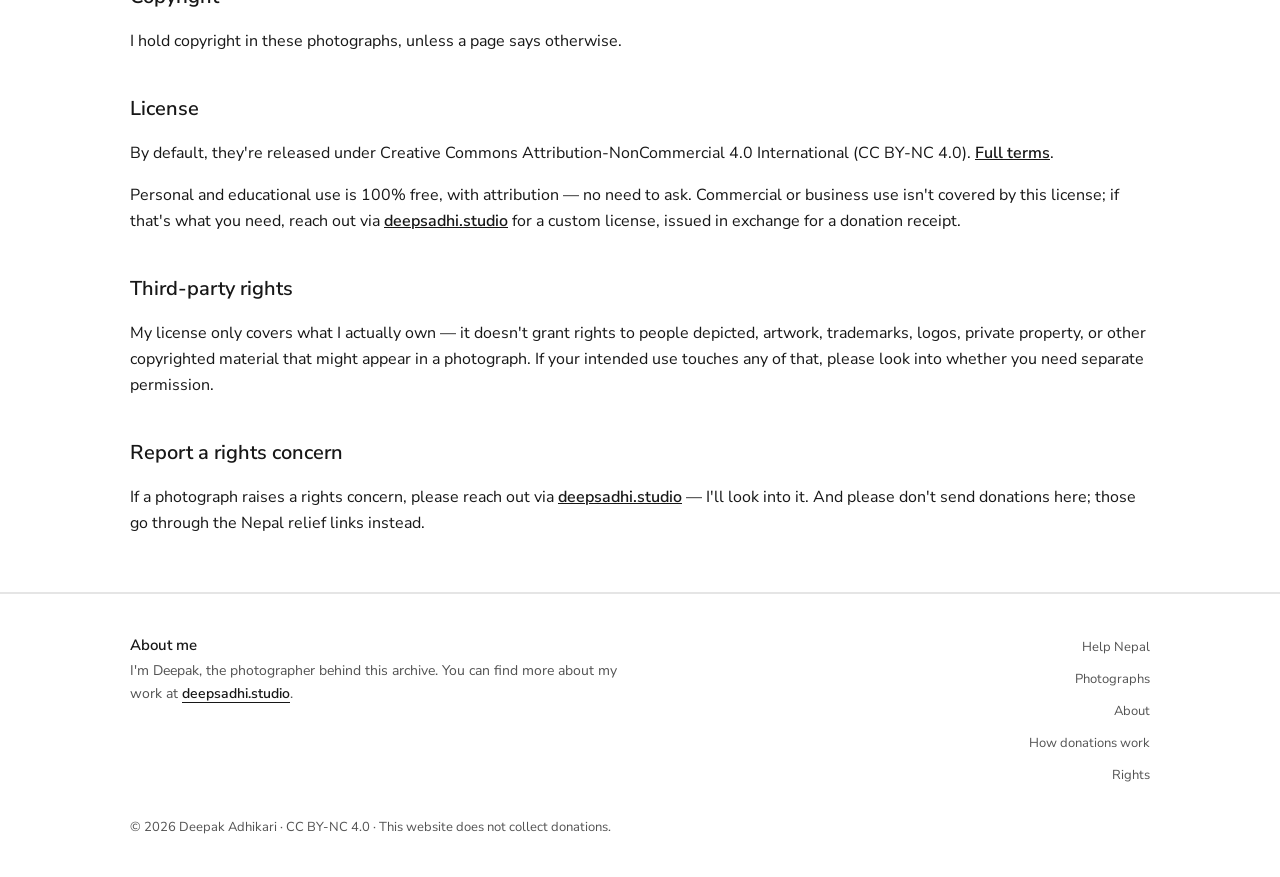
==== commit acc91041: "New photos added" ====
--- a/notes/index.html
+++ b/notes/index.html
@@ -1 +1 @@
-<!DOCTYPE html><html lang="en"><head><meta charSet="utf-8"/><meta name="viewport" content="width=device-width, initial-scale=1"/><link rel="stylesheet" href="/assets/styles-7Bn9Q4KB.css" data-precedence="default"/><link rel="stylesheet" href="https://fonts.googleapis.com/css2?family=Fraunces:opsz,wght@9..144,500;9..144,600;9..144,700&amp;family=Nunito+Sans:wght@400;600;700;800&amp;display=swap" data-precedence="default"/><script data-goatcounter="https://stats.deepsadhi.studio/count" data-goatcounter-settings="{&quot;no_onload&quot;: true}" async="" src="https://gc.zgo.at/count.js"></script><title>Comments — Open Photo Archive</title><meta name="author" content="Deepak Adhikari"/><meta property="og:site_name" content="Open Photo Archive"/><meta property="og:type" content="website"/><meta name="description" content="Leave a public comment. This is not a donation form."/><meta property="og:title" content="Comments — Open Photo Archive"/><meta property="og:description" content="Leave a public comment. This is not a donation form."/><meta property="og:url" content="https://open-photo-archive.github.io/#/notes"/><meta name="twitter:title" content="Comments — Open Photo Archive"/><meta name="twitter:description" content="Leave a public comment. This is not a donation form."/><link rel="modulepreload" href="/assets/index-DFro0pU2.js"/><link rel="modulepreload" href="/assets/notes-BuSM2oLB.js"/><link rel="icon" href="/favicon.svg" type="image/svg+xml"/><link rel="icon" href="/favicon.ico" type="image/x-icon"/><link rel="apple-touch-icon" href="/apple-touch-icon.png"/><link rel="preconnect" href="https://fonts.googleapis.com"/><link rel="preconnect" href="https://fonts.gstatic.com" crossorigin="anonymous"/><link rel="canonical" href="https://open-photo-archive.github.io/#/notes"/><script type="application/ld+json">{"@context":"https://schema.org","@type":"WebSite","name":"Open Photo Archive","description":"A photographer's personal archive released free of charge, encouraging donations to Nepal disaster relief through a vetted nonprofit partner. This site never collects donations itself."}</script></head><body><a href="#main" class="label-meta sr-only focus:not-sr-only focus:absolute focus:top-2 focus:left-2 focus:z-50 focus:bg-ink focus:px-4 focus:py-2 focus:text-paper">Skip to content</a><header class="sticky top-0 z-40 border-b border-line bg-white"><nav aria-label="Primary" class="mx-auto flex h-14 max-w-[1100px] items-center justify-between px-6 md:px-10"><a href="/" class="text-[15px] font-semibold text-ink hover:text-rust">Open Photo Archive</a><div class="hidden items-center gap-6 md:flex"><button type="button" class="cursor-pointer text-[14px] text-stone hover:text-ink">Photographs</button><button type="button" class="cursor-pointer text-[14px] text-stone hover:text-ink">About</button></div><div class="flex items-center gap-3"><button type="button" class="cursor-pointer btn-cause !px-3.5 !py-1.5 text-sm">Help Nepal</button><button type="button" class="text-[14px] text-stone md:hidden" aria-expanded="false" aria-controls="mobile-nav">Menu</button></div></nav></header><main id="main"><!--$--><div class="mx-auto max-w-[1100px] px-6 py-12 md:px-10 md:py-16"><section id="comments" aria-labelledby="comments-heading"><h2 id="comments-heading" class="text-[1.5rem] font-semibold tracking-tight text-ink">Comments</h2><p class="mt-2 max-w-[52ch] text-[15px] leading-relaxed text-stone">One public thread for the whole project — sign in with GitHub to join in. This isn&#x27;t a donation form.</p><p class="mt-6"><a class="btn-soft" href="" target="_blank" rel="noopener noreferrer">Write a comment on GitHub</a></p><p class="mt-3 max-w-[52ch] text-[13px] leading-relaxed text-stone">In-page comments appear after the Giscus GitHub App is installed on this repo (giscus.app). Until then, use the discussion link above.</p></section></div><script>(function(a,f){let l;try{l=JSON.parse(sessionStorage.getItem(a)||"{}")}catch{return}const n=l?.[f||history.state?.__TSR_key];let c=!1;for(const t in n){const e=n[t],o=e?.scrollX,s=e?.scrollY;if(Number.isFinite(o)&&Number.isFinite(s)){if(t==="window")scrollTo(o,s),c=!0;else if(t)try{const r=document.querySelector(t);r&&(r.scrollLeft=o,r.scrollTop=s)}catch{}}}if(c)return;const i=location.hash.slice(1);if(i){const t=history.state?.__hashScrollIntoViewOptions??!0;if(t){const e=document.getElementById(i);e&&e.scrollIntoView(t)}return}scrollTo(0,0)})("tsr-scroll-restoration-v1_3");document.currentScript.remove()</script><!--/$--></main><footer class="border-t border-line bg-white"><div class="mx-auto max-w-[1100px] px-6 py-10 md:px-10"><div class="flex flex-col gap-6 md:flex-row md:items-start md:justify-between"><div class="md:w-1/2"><p class="text-[15px] font-semibold text-ink">About me</p><p class="mt-1 text-[14px] leading-relaxed text-stone">I&#x27;m <!-- -->Deepak<!-- -->, the photographer behind this archive. You can find more about my work at<!-- --> <a href="https://deepsadhi.studio" target="_blank" rel="noopener noreferrer" class="cursor-pointer font-semibold text-ink underline underline-offset-4 hover:text-rust">deepsadhi.studio</a>.</p></div><nav aria-label="Footer" class="shrink-0"><ul class="flex flex-col items-start gap-2 md:items-end"><li><button type="button" class="cursor-pointer cursor-pointer text-[13px] text-stone hover:text-ink">Help Nepal</button></li><li><button type="button" class="cursor-pointer cursor-pointer text-[13px] text-stone hover:text-ink">Photographs</button></li><li><button type="button" class="cursor-pointer cursor-pointer text-[13px] text-stone hover:text-ink">About</button></li><li><button type="button" class="cursor-pointer cursor-pointer text-[13px] text-stone hover:text-ink">How donations work</button></li><li><button type="button" class="cursor-pointer cursor-pointer text-[13px] text-stone hover:text-ink">Rights</button></li></ul></nav></div><p class="mt-8 text-[13px] text-stone">© <!-- -->2026<!-- --> <!-- -->Deepak Adhikari<!-- --> ·<!-- --> <!-- -->CC BY-NC 4.0<!-- --> · This website does not collect donations.</p></div></footer><script class="$tsr" id="$tsr-stream-barrier">(self.$R=self.$R||{})["tsr"]=[];self.$_TSR={h(){this.hydrated=!0,this.c()},e(){this.streamEnded=!0,this.c()},c(){this.hydrated&&this.streamEnded&&(delete self.$_TSR,delete self.$R.tsr)},p(e){this.initialized?e():this.buffer.push(e)},buffer:[]};$_TSR.router=($R=>$R[0]={manifest:$R[1]={routes:$R[2]={__root__:$R[3]={preloads:$R[4]=["/assets/index-DFro0pU2.js"],scripts:$R[5]=[$R[6]={attrs:$R[7]={type:"module",async:!0,src:"/assets/index-DFro0pU2.js"}}]},"/notes":$R[8]={preloads:$R[9]=["/assets/notes-BuSM2oLB.js"]}}},matches:$R[10]=[$R[11]={i:"__root__ ",u:1788393660014,s:"success",ssr:!0},$R[12]={i:" notes notes",u:1788393660015,s:"success",ssr:!0}],lastMatchId:" notes notes"})($R["tsr"]);$_TSR.e();document.currentScript.remove()</script><script type="module" async="" src="/assets/index-DFro0pU2.js"></script></body></html>+<!DOCTYPE html><html lang="en"><head><meta charSet="utf-8"/><meta name="viewport" content="width=device-width, initial-scale=1"/><link rel="stylesheet" href="/assets/styles-7Bn9Q4KB.css" data-precedence="default"/><link rel="stylesheet" href="https://fonts.googleapis.com/css2?family=Fraunces:opsz,wght@9..144,500;9..144,600;9..144,700&amp;family=Nunito+Sans:wght@400;600;700;800&amp;display=swap" data-precedence="default"/><script data-goatcounter="https://stats.deepsadhi.studio/count" data-goatcounter-settings="{&quot;no_onload&quot;: true}" async="" src="https://gc.zgo.at/count.js"></script><title>Comments — Open Photo Archive</title><meta name="author" content="Deepak Adhikari"/><meta property="og:site_name" content="Open Photo Archive"/><meta property="og:type" content="website"/><meta name="description" content="Leave a public comment. This is not a donation form."/><meta property="og:title" content="Comments — Open Photo Archive"/><meta property="og:description" content="Leave a public comment. This is not a donation form."/><meta property="og:url" content="https://open-photo-archive.github.io/#/notes"/><meta name="twitter:title" content="Comments — Open Photo Archive"/><meta name="twitter:description" content="Leave a public comment. This is not a donation form."/><link rel="modulepreload" href="/assets/index-B3FuI2Aa.js"/><link rel="modulepreload" href="/assets/notes-WhTEhXGK.js"/><link rel="icon" href="/favicon.svg" type="image/svg+xml"/><link rel="icon" href="/favicon.ico" type="image/x-icon"/><link rel="apple-touch-icon" href="/apple-touch-icon.png"/><link rel="preconnect" href="https://fonts.googleapis.com"/><link rel="preconnect" href="https://fonts.gstatic.com" crossorigin="anonymous"/><link rel="canonical" href="https://open-photo-archive.github.io/#/notes"/><script type="application/ld+json">{"@context":"https://schema.org","@type":"WebSite","name":"Open Photo Archive","description":"A photographer's personal archive released free of charge, encouraging donations to Nepal disaster relief through a vetted nonprofit partner. This site never collects donations itself."}</script></head><body><a href="#main" class="label-meta sr-only focus:not-sr-only focus:absolute focus:top-2 focus:left-2 focus:z-50 focus:bg-ink focus:px-4 focus:py-2 focus:text-paper">Skip to content</a><header class="sticky top-0 z-40 border-b border-line bg-white"><nav aria-label="Primary" class="mx-auto flex h-14 max-w-[1100px] items-center justify-between px-6 md:px-10"><a href="/" class="text-[15px] font-semibold text-ink hover:text-rust">Open Photo Archive</a><div class="hidden items-center gap-6 md:flex"><button type="button" class="cursor-pointer text-[14px] text-stone hover:text-ink">Photographs</button><button type="button" class="cursor-pointer text-[14px] text-stone hover:text-ink">About</button></div><div class="flex items-center gap-3"><button type="button" class="cursor-pointer btn-cause !px-3.5 !py-1.5 text-sm">Help Nepal</button><button type="button" class="text-[14px] text-stone md:hidden" aria-expanded="false" aria-controls="mobile-nav">Menu</button></div></nav></header><main id="main"><!--$--><div class="mx-auto max-w-[1100px] px-6 py-12 md:px-10 md:py-16"><section id="comments" aria-labelledby="comments-heading"><h2 id="comments-heading" class="text-[1.5rem] font-semibold tracking-tight text-ink">Comments</h2><p class="mt-2 max-w-[52ch] text-[15px] leading-relaxed text-stone">One public thread for the whole project — sign in with GitHub to join in. This isn&#x27;t a donation form.</p><p class="mt-6"><a class="btn-soft" href="" target="_blank" rel="noopener noreferrer">Write a comment on GitHub</a></p><p class="mt-3 max-w-[52ch] text-[13px] leading-relaxed text-stone">In-page comments appear after the Giscus GitHub App is installed on this repo (giscus.app). Until then, use the discussion link above.</p></section></div><script>(function(a,f){let l;try{l=JSON.parse(sessionStorage.getItem(a)||"{}")}catch{return}const n=l?.[f||history.state?.__TSR_key];let c=!1;for(const t in n){const e=n[t],o=e?.scrollX,s=e?.scrollY;if(Number.isFinite(o)&&Number.isFinite(s)){if(t==="window")scrollTo(o,s),c=!0;else if(t)try{const r=document.querySelector(t);r&&(r.scrollLeft=o,r.scrollTop=s)}catch{}}}if(c)return;const i=location.hash.slice(1);if(i){const t=history.state?.__hashScrollIntoViewOptions??!0;if(t){const e=document.getElementById(i);e&&e.scrollIntoView(t)}return}scrollTo(0,0)})("tsr-scroll-restoration-v1_3");document.currentScript.remove()</script><!--/$--></main><footer class="border-t border-line bg-white"><div class="mx-auto max-w-[1100px] px-6 py-10 md:px-10"><div class="flex flex-col gap-6 md:flex-row md:items-start md:justify-between"><div class="md:w-1/2"><p class="text-[15px] font-semibold text-ink">About me</p><p class="mt-1 text-[14px] leading-relaxed text-stone">I&#x27;m <!-- -->Deepak<!-- -->, the photographer behind this archive. You can find more about my work at<!-- --> <a href="https://deepsadhi.studio" target="_blank" rel="noopener noreferrer" class="cursor-pointer font-semibold text-ink underline underline-offset-4 hover:text-rust">deepsadhi.studio</a>.</p></div><nav aria-label="Footer" class="shrink-0"><ul class="flex flex-col items-start gap-2 md:items-end"><li><button type="button" class="cursor-pointer cursor-pointer text-[13px] text-stone hover:text-ink">Help Nepal</button></li><li><button type="button" class="cursor-pointer cursor-pointer text-[13px] text-stone hover:text-ink">Photographs</button></li><li><button type="button" class="cursor-pointer cursor-pointer text-[13px] text-stone hover:text-ink">About</button></li><li><button type="button" class="cursor-pointer cursor-pointer text-[13px] text-stone hover:text-ink">How donations work</button></li><li><button type="button" class="cursor-pointer cursor-pointer text-[13px] text-stone hover:text-ink">Rights</button></li></ul></nav></div><p class="mt-8 text-[13px] text-stone">© <!-- -->2026<!-- --> <!-- -->Deepak Adhikari<!-- --> ·<!-- --> <!-- -->CC BY-NC 4.0<!-- --> · This website does not collect donations.</p></div></footer><script class="$tsr" id="$tsr-stream-barrier">(self.$R=self.$R||{})["tsr"]=[];self.$_TSR={h(){this.hydrated=!0,this.c()},e(){this.streamEnded=!0,this.c()},c(){this.hydrated&&this.streamEnded&&(delete self.$_TSR,delete self.$R.tsr)},p(e){this.initialized?e():this.buffer.push(e)},buffer:[]};$_TSR.router=($R=>$R[0]={manifest:$R[1]={routes:$R[2]={__root__:$R[3]={preloads:$R[4]=["/assets/index-B3FuI2Aa.js"],scripts:$R[5]=[$R[6]={attrs:$R[7]={type:"module",async:!0,src:"/assets/index-B3FuI2Aa.js"}}]},"/notes":$R[8]={preloads:$R[9]=["/assets/notes-WhTEhXGK.js"]}}},matches:$R[10]=[$R[11]={i:"__root__ ",u:1788439656853,s:"success",ssr:!0},$R[12]={i:" notes notes",u:1788439656854,s:"success",ssr:!0}],lastMatchId:" notes notes"})($R["tsr"]);$_TSR.e();document.currentScript.remove()</script><script type="module" async="" src="/assets/index-B3FuI2Aa.js"></script></body></html>
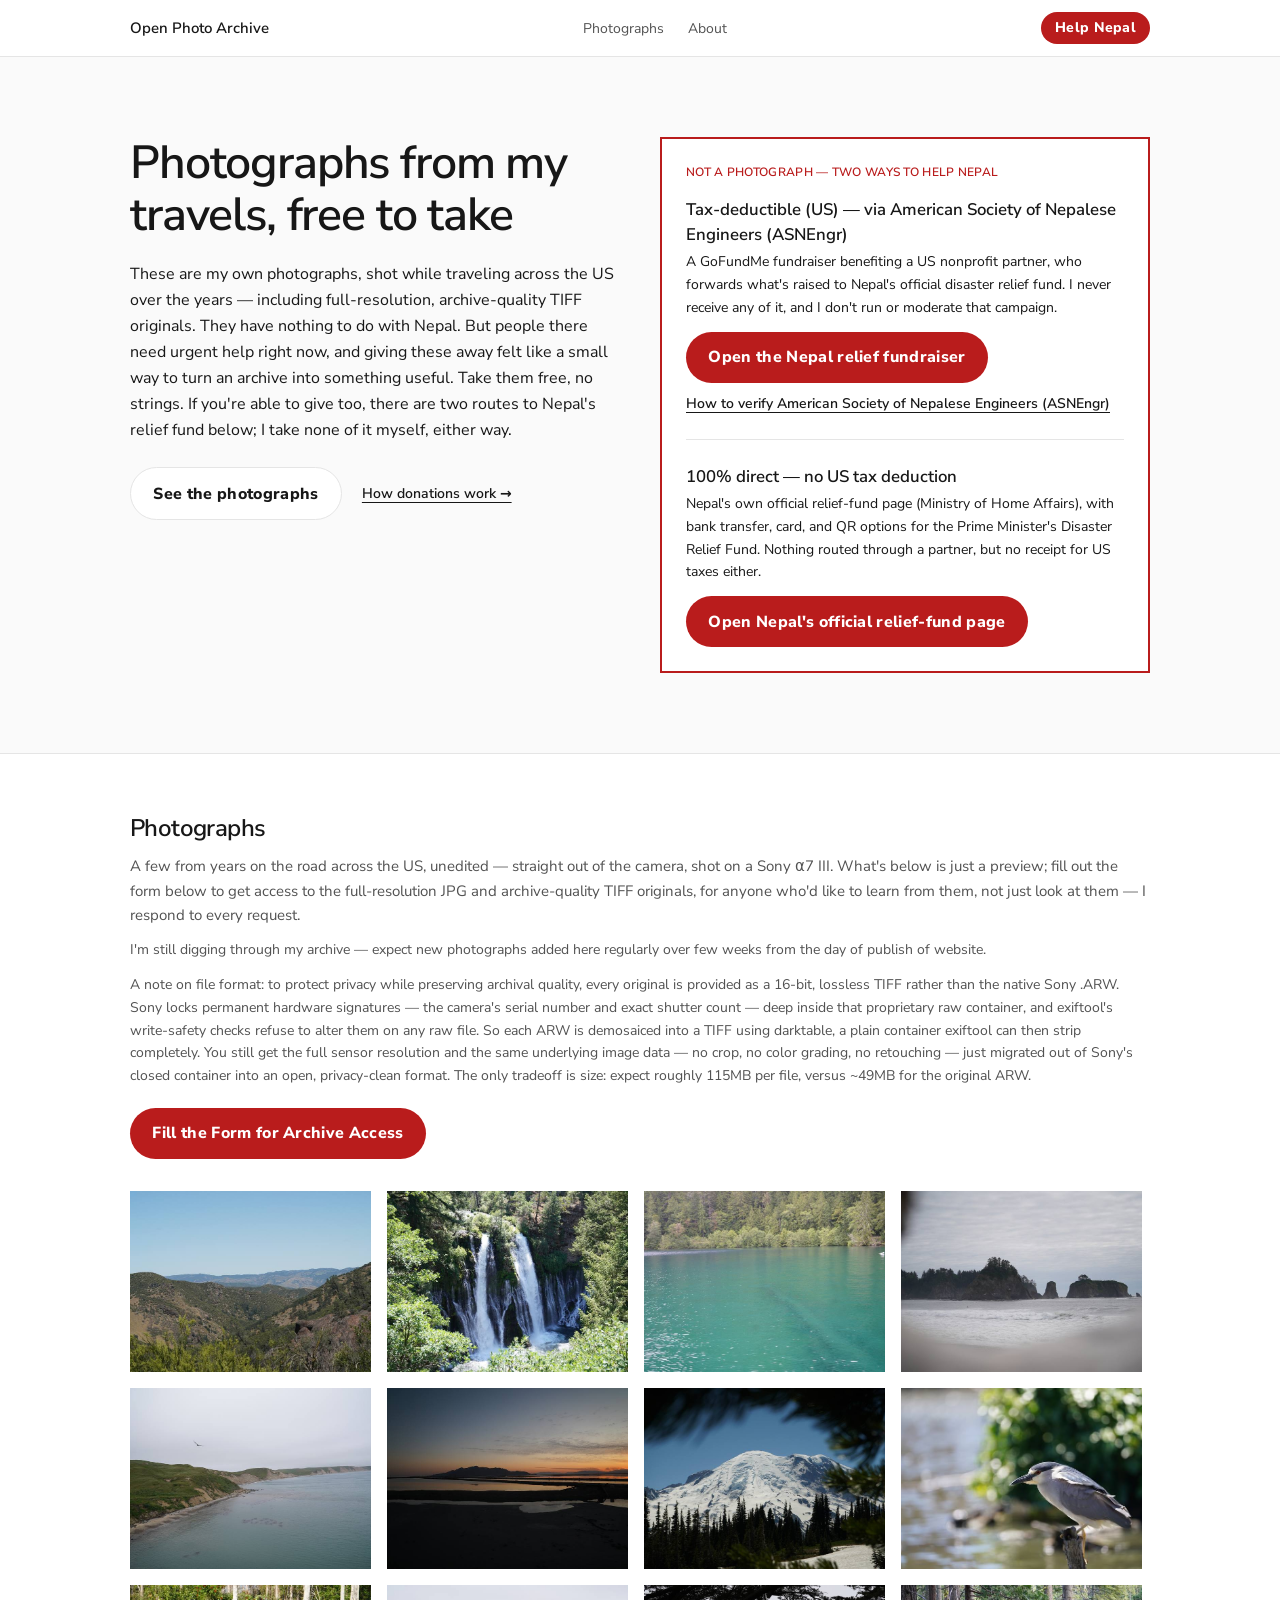
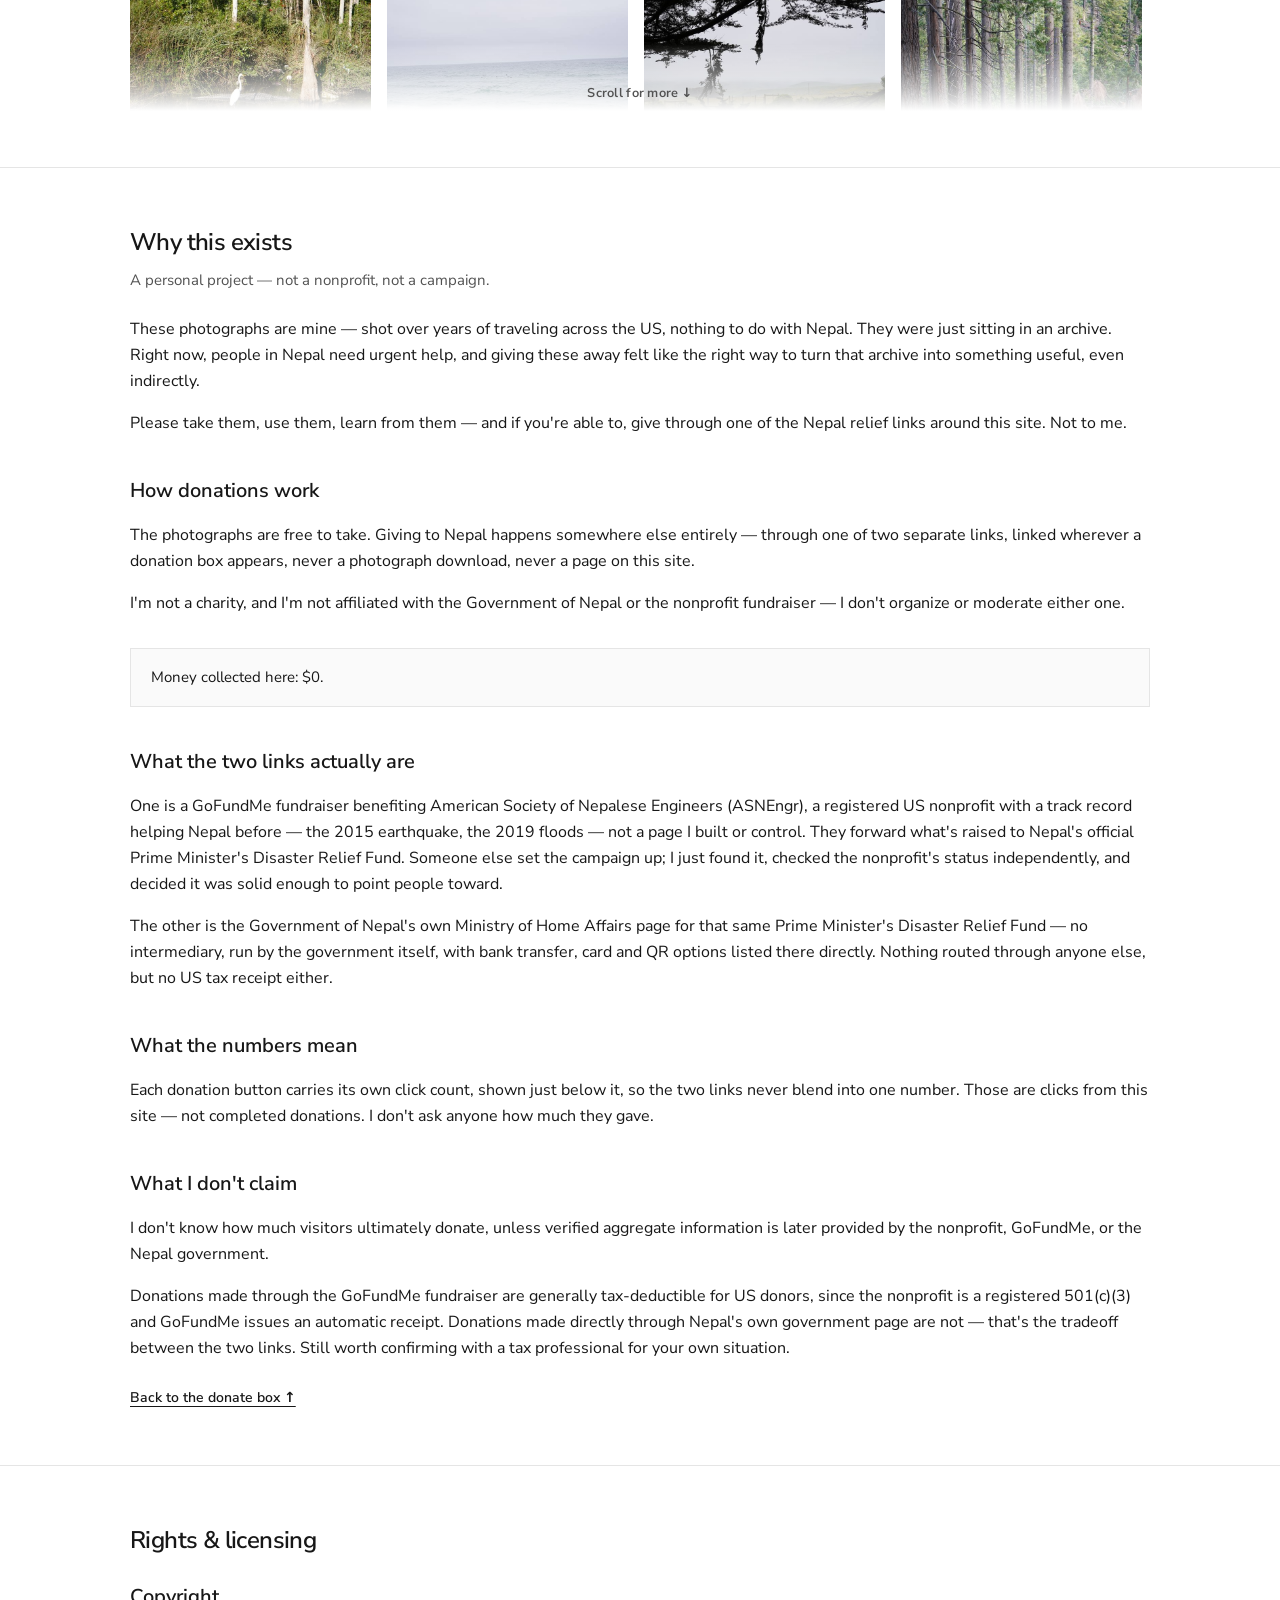
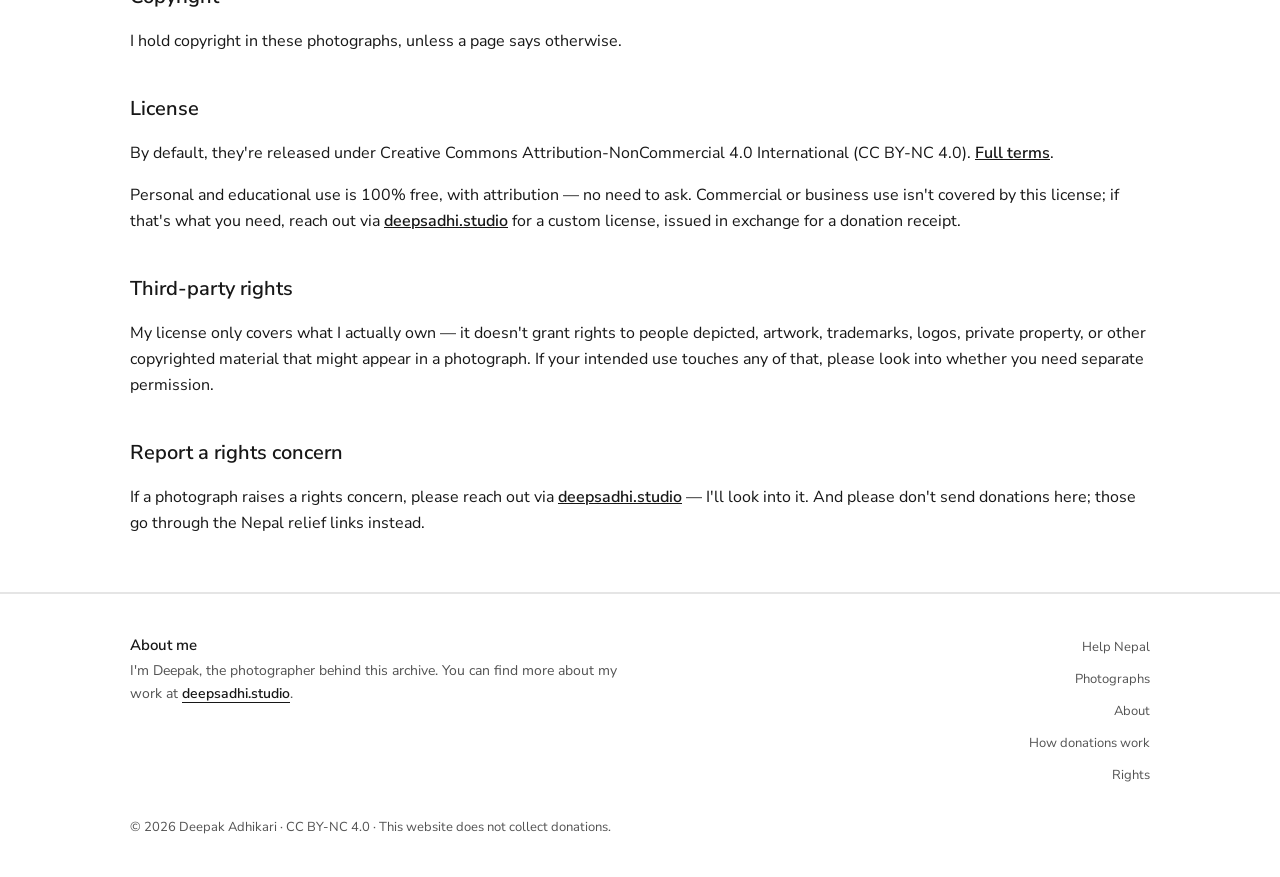
==== commit 1c50b3d8: "Add more photos" ====
--- a/notes/index.html
+++ b/notes/index.html
@@ -1 +1 @@
-<!DOCTYPE html><html lang="en"><head><meta charSet="utf-8"/><meta name="viewport" content="width=device-width, initial-scale=1"/><link rel="stylesheet" href="/assets/styles-7Bn9Q4KB.css" data-precedence="default"/><link rel="stylesheet" href="https://fonts.googleapis.com/css2?family=Fraunces:opsz,wght@9..144,500;9..144,600;9..144,700&amp;family=Nunito+Sans:wght@400;600;700;800&amp;display=swap" data-precedence="default"/><script data-goatcounter="https://stats.deepsadhi.studio/count" data-goatcounter-settings="{&quot;no_onload&quot;: true}" async="" src="https://gc.zgo.at/count.js"></script><title>Comments — Open Photo Archive</title><meta name="author" content="Deepak Adhikari"/><meta property="og:site_name" content="Open Photo Archive"/><meta property="og:type" content="website"/><meta name="description" content="Leave a public comment. This is not a donation form."/><meta property="og:title" content="Comments — Open Photo Archive"/><meta property="og:description" content="Leave a public comment. This is not a donation form."/><meta property="og:url" content="https://open-photo-archive.github.io/#/notes"/><meta name="twitter:title" content="Comments — Open Photo Archive"/><meta name="twitter:description" content="Leave a public comment. This is not a donation form."/><link rel="modulepreload" href="/assets/index-B3FuI2Aa.js"/><link rel="modulepreload" href="/assets/notes-WhTEhXGK.js"/><link rel="icon" href="/favicon.svg" type="image/svg+xml"/><link rel="icon" href="/favicon.ico" type="image/x-icon"/><link rel="apple-touch-icon" href="/apple-touch-icon.png"/><link rel="preconnect" href="https://fonts.googleapis.com"/><link rel="preconnect" href="https://fonts.gstatic.com" crossorigin="anonymous"/><link rel="canonical" href="https://open-photo-archive.github.io/#/notes"/><script type="application/ld+json">{"@context":"https://schema.org","@type":"WebSite","name":"Open Photo Archive","description":"A photographer's personal archive released free of charge, encouraging donations to Nepal disaster relief through a vetted nonprofit partner. This site never collects donations itself."}</script></head><body><a href="#main" class="label-meta sr-only focus:not-sr-only focus:absolute focus:top-2 focus:left-2 focus:z-50 focus:bg-ink focus:px-4 focus:py-2 focus:text-paper">Skip to content</a><header class="sticky top-0 z-40 border-b border-line bg-white"><nav aria-label="Primary" class="mx-auto flex h-14 max-w-[1100px] items-center justify-between px-6 md:px-10"><a href="/" class="text-[15px] font-semibold text-ink hover:text-rust">Open Photo Archive</a><div class="hidden items-center gap-6 md:flex"><button type="button" class="cursor-pointer text-[14px] text-stone hover:text-ink">Photographs</button><button type="button" class="cursor-pointer text-[14px] text-stone hover:text-ink">About</button></div><div class="flex items-center gap-3"><button type="button" class="cursor-pointer btn-cause !px-3.5 !py-1.5 text-sm">Help Nepal</button><button type="button" class="text-[14px] text-stone md:hidden" aria-expanded="false" aria-controls="mobile-nav">Menu</button></div></nav></header><main id="main"><!--$--><div class="mx-auto max-w-[1100px] px-6 py-12 md:px-10 md:py-16"><section id="comments" aria-labelledby="comments-heading"><h2 id="comments-heading" class="text-[1.5rem] font-semibold tracking-tight text-ink">Comments</h2><p class="mt-2 max-w-[52ch] text-[15px] leading-relaxed text-stone">One public thread for the whole project — sign in with GitHub to join in. This isn&#x27;t a donation form.</p><p class="mt-6"><a class="btn-soft" href="" target="_blank" rel="noopener noreferrer">Write a comment on GitHub</a></p><p class="mt-3 max-w-[52ch] text-[13px] leading-relaxed text-stone">In-page comments appear after the Giscus GitHub App is installed on this repo (giscus.app). Until then, use the discussion link above.</p></section></div><script>(function(a,f){let l;try{l=JSON.parse(sessionStorage.getItem(a)||"{}")}catch{return}const n=l?.[f||history.state?.__TSR_key];let c=!1;for(const t in n){const e=n[t],o=e?.scrollX,s=e?.scrollY;if(Number.isFinite(o)&&Number.isFinite(s)){if(t==="window")scrollTo(o,s),c=!0;else if(t)try{const r=document.querySelector(t);r&&(r.scrollLeft=o,r.scrollTop=s)}catch{}}}if(c)return;const i=location.hash.slice(1);if(i){const t=history.state?.__hashScrollIntoViewOptions??!0;if(t){const e=document.getElementById(i);e&&e.scrollIntoView(t)}return}scrollTo(0,0)})("tsr-scroll-restoration-v1_3");document.currentScript.remove()</script><!--/$--></main><footer class="border-t border-line bg-white"><div class="mx-auto max-w-[1100px] px-6 py-10 md:px-10"><div class="flex flex-col gap-6 md:flex-row md:items-start md:justify-between"><div class="md:w-1/2"><p class="text-[15px] font-semibold text-ink">About me</p><p class="mt-1 text-[14px] leading-relaxed text-stone">I&#x27;m <!-- -->Deepak<!-- -->, the photographer behind this archive. You can find more about my work at<!-- --> <a href="https://deepsadhi.studio" target="_blank" rel="noopener noreferrer" class="cursor-pointer font-semibold text-ink underline underline-offset-4 hover:text-rust">deepsadhi.studio</a>.</p></div><nav aria-label="Footer" class="shrink-0"><ul class="flex flex-col items-start gap-2 md:items-end"><li><button type="button" class="cursor-pointer cursor-pointer text-[13px] text-stone hover:text-ink">Help Nepal</button></li><li><button type="button" class="cursor-pointer cursor-pointer text-[13px] text-stone hover:text-ink">Photographs</button></li><li><button type="button" class="cursor-pointer cursor-pointer text-[13px] text-stone hover:text-ink">About</button></li><li><button type="button" class="cursor-pointer cursor-pointer text-[13px] text-stone hover:text-ink">How donations work</button></li><li><button type="button" class="cursor-pointer cursor-pointer text-[13px] text-stone hover:text-ink">Rights</button></li></ul></nav></div><p class="mt-8 text-[13px] text-stone">© <!-- -->2026<!-- --> <!-- -->Deepak Adhikari<!-- --> ·<!-- --> <!-- -->CC BY-NC 4.0<!-- --> · This website does not collect donations.</p></div></footer><script class="$tsr" id="$tsr-stream-barrier">(self.$R=self.$R||{})["tsr"]=[];self.$_TSR={h(){this.hydrated=!0,this.c()},e(){this.streamEnded=!0,this.c()},c(){this.hydrated&&this.streamEnded&&(delete self.$_TSR,delete self.$R.tsr)},p(e){this.initialized?e():this.buffer.push(e)},buffer:[]};$_TSR.router=($R=>$R[0]={manifest:$R[1]={routes:$R[2]={__root__:$R[3]={preloads:$R[4]=["/assets/index-B3FuI2Aa.js"],scripts:$R[5]=[$R[6]={attrs:$R[7]={type:"module",async:!0,src:"/assets/index-B3FuI2Aa.js"}}]},"/notes":$R[8]={preloads:$R[9]=["/assets/notes-WhTEhXGK.js"]}}},matches:$R[10]=[$R[11]={i:"__root__ ",u:1788439656853,s:"success",ssr:!0},$R[12]={i:" notes notes",u:1788439656854,s:"success",ssr:!0}],lastMatchId:" notes notes"})($R["tsr"]);$_TSR.e();document.currentScript.remove()</script><script type="module" async="" src="/assets/index-B3FuI2Aa.js"></script></body></html>+<!DOCTYPE html><html lang="en"><head><meta charSet="utf-8"/><meta name="viewport" content="width=device-width, initial-scale=1"/><link rel="stylesheet" href="/assets/styles-7Bn9Q4KB.css" data-precedence="default"/><link rel="stylesheet" href="https://fonts.googleapis.com/css2?family=Fraunces:opsz,wght@9..144,500;9..144,600;9..144,700&amp;family=Nunito+Sans:wght@400;600;700;800&amp;display=swap" data-precedence="default"/><script data-goatcounter="https://stats.deepsadhi.studio/count" data-goatcounter-settings="{&quot;no_onload&quot;: true}" async="" src="https://gc.zgo.at/count.js"></script><title>Comments — Open Photo Archive</title><meta name="author" content="Deepak Adhikari"/><meta property="og:site_name" content="Open Photo Archive"/><meta property="og:type" content="website"/><meta name="description" content="Leave a public comment. This is not a donation form."/><meta property="og:title" content="Comments — Open Photo Archive"/><meta property="og:description" content="Leave a public comment. This is not a donation form."/><meta property="og:url" content="https://open-photo-archive.github.io/#/notes"/><meta name="twitter:title" content="Comments — Open Photo Archive"/><meta name="twitter:description" content="Leave a public comment. This is not a donation form."/><link rel="modulepreload" href="/assets/index-C55psET6.js"/><link rel="modulepreload" href="/assets/notes-Cv6DJ4rp.js"/><link rel="icon" href="/favicon.svg" type="image/svg+xml"/><link rel="icon" href="/favicon.ico" type="image/x-icon"/><link rel="apple-touch-icon" href="/apple-touch-icon.png"/><link rel="preconnect" href="https://fonts.googleapis.com"/><link rel="preconnect" href="https://fonts.gstatic.com" crossorigin="anonymous"/><link rel="canonical" href="https://open-photo-archive.github.io/#/notes"/><script type="application/ld+json">{"@context":"https://schema.org","@type":"WebSite","name":"Open Photo Archive","description":"A photographer's personal archive released free of charge, encouraging donations to Nepal disaster relief through a vetted nonprofit partner. This site never collects donations itself."}</script></head><body><a href="#main" class="label-meta sr-only focus:not-sr-only focus:absolute focus:top-2 focus:left-2 focus:z-50 focus:bg-ink focus:px-4 focus:py-2 focus:text-paper">Skip to content</a><header class="sticky top-0 z-40 border-b border-line bg-white"><nav aria-label="Primary" class="mx-auto flex h-14 max-w-[1100px] items-center justify-between px-6 md:px-10"><a href="/" class="text-[15px] font-semibold text-ink hover:text-rust">Open Photo Archive</a><div class="hidden items-center gap-6 md:flex"><button type="button" class="cursor-pointer text-[14px] text-stone hover:text-ink">Photographs</button><button type="button" class="cursor-pointer text-[14px] text-stone hover:text-ink">About</button></div><div class="flex items-center gap-3"><button type="button" class="cursor-pointer btn-cause !px-3.5 !py-1.5 text-sm">Help Nepal</button><button type="button" class="text-[14px] text-stone md:hidden" aria-expanded="false" aria-controls="mobile-nav">Menu</button></div></nav></header><main id="main"><!--$--><div class="mx-auto max-w-[1100px] px-6 py-12 md:px-10 md:py-16"><section id="comments" aria-labelledby="comments-heading"><h2 id="comments-heading" class="text-[1.5rem] font-semibold tracking-tight text-ink">Comments</h2><p class="mt-2 max-w-[52ch] text-[15px] leading-relaxed text-stone">One public thread for the whole project — sign in with GitHub to join in. This isn&#x27;t a donation form.</p><p class="mt-6"><a class="btn-soft" href="" target="_blank" rel="noopener noreferrer">Write a comment on GitHub</a></p><p class="mt-3 max-w-[52ch] text-[13px] leading-relaxed text-stone">In-page comments appear after the Giscus GitHub App is installed on this repo (giscus.app). Until then, use the discussion link above.</p></section></div><script>(function(a,f){let l;try{l=JSON.parse(sessionStorage.getItem(a)||"{}")}catch{return}const n=l?.[f||history.state?.__TSR_key];let c=!1;for(const t in n){const e=n[t],o=e?.scrollX,s=e?.scrollY;if(Number.isFinite(o)&&Number.isFinite(s)){if(t==="window")scrollTo(o,s),c=!0;else if(t)try{const r=document.querySelector(t);r&&(r.scrollLeft=o,r.scrollTop=s)}catch{}}}if(c)return;const i=location.hash.slice(1);if(i){const t=history.state?.__hashScrollIntoViewOptions??!0;if(t){const e=document.getElementById(i);e&&e.scrollIntoView(t)}return}scrollTo(0,0)})("tsr-scroll-restoration-v1_3");document.currentScript.remove()</script><!--/$--></main><footer class="border-t border-line bg-white"><div class="mx-auto max-w-[1100px] px-6 py-10 md:px-10"><div class="flex flex-col gap-6 md:flex-row md:items-start md:justify-between"><div class="md:w-1/2"><p class="text-[15px] font-semibold text-ink">About me</p><p class="mt-1 text-[14px] leading-relaxed text-stone">I&#x27;m <!-- -->Deepak<!-- -->, the photographer behind this archive. You can find more about my work at<!-- --> <a href="https://deepsadhi.studio" target="_blank" rel="noopener noreferrer" class="cursor-pointer font-semibold text-ink underline underline-offset-4 hover:text-rust">deepsadhi.studio</a>.</p></div><nav aria-label="Footer" class="shrink-0"><ul class="flex flex-col items-start gap-2 md:items-end"><li><button type="button" class="cursor-pointer cursor-pointer text-[13px] text-stone hover:text-ink">Help Nepal</button></li><li><button type="button" class="cursor-pointer cursor-pointer text-[13px] text-stone hover:text-ink">Photographs</button></li><li><button type="button" class="cursor-pointer cursor-pointer text-[13px] text-stone hover:text-ink">About</button></li><li><button type="button" class="cursor-pointer cursor-pointer text-[13px] text-stone hover:text-ink">How donations work</button></li><li><button type="button" class="cursor-pointer cursor-pointer text-[13px] text-stone hover:text-ink">Rights</button></li></ul></nav></div><p class="mt-8 text-[13px] text-stone">© <!-- -->2026<!-- --> <!-- -->Deepak Adhikari<!-- --> ·<!-- --> <!-- -->CC BY-NC 4.0<!-- --> · This website does not collect donations.</p></div></footer><script class="$tsr" id="$tsr-stream-barrier">(self.$R=self.$R||{})["tsr"]=[];self.$_TSR={h(){this.hydrated=!0,this.c()},e(){this.streamEnded=!0,this.c()},c(){this.hydrated&&this.streamEnded&&(delete self.$_TSR,delete self.$R.tsr)},p(e){this.initialized?e():this.buffer.push(e)},buffer:[]};$_TSR.router=($R=>$R[0]={manifest:$R[1]={routes:$R[2]={__root__:$R[3]={preloads:$R[4]=["/assets/index-C55psET6.js"],scripts:$R[5]=[$R[6]={attrs:$R[7]={type:"module",async:!0,src:"/assets/index-C55psET6.js"}}]},"/notes":$R[8]={preloads:$R[9]=["/assets/notes-Cv6DJ4rp.js"]}}},matches:$R[10]=[$R[11]={i:"__root__ ",u:1788556195094,s:"success",ssr:!0},$R[12]={i:" notes notes",u:1788556195095,s:"success",ssr:!0}],lastMatchId:" notes notes"})($R["tsr"]);$_TSR.e();document.currentScript.remove()</script><script type="module" async="" src="/assets/index-C55psET6.js"></script></body></html>
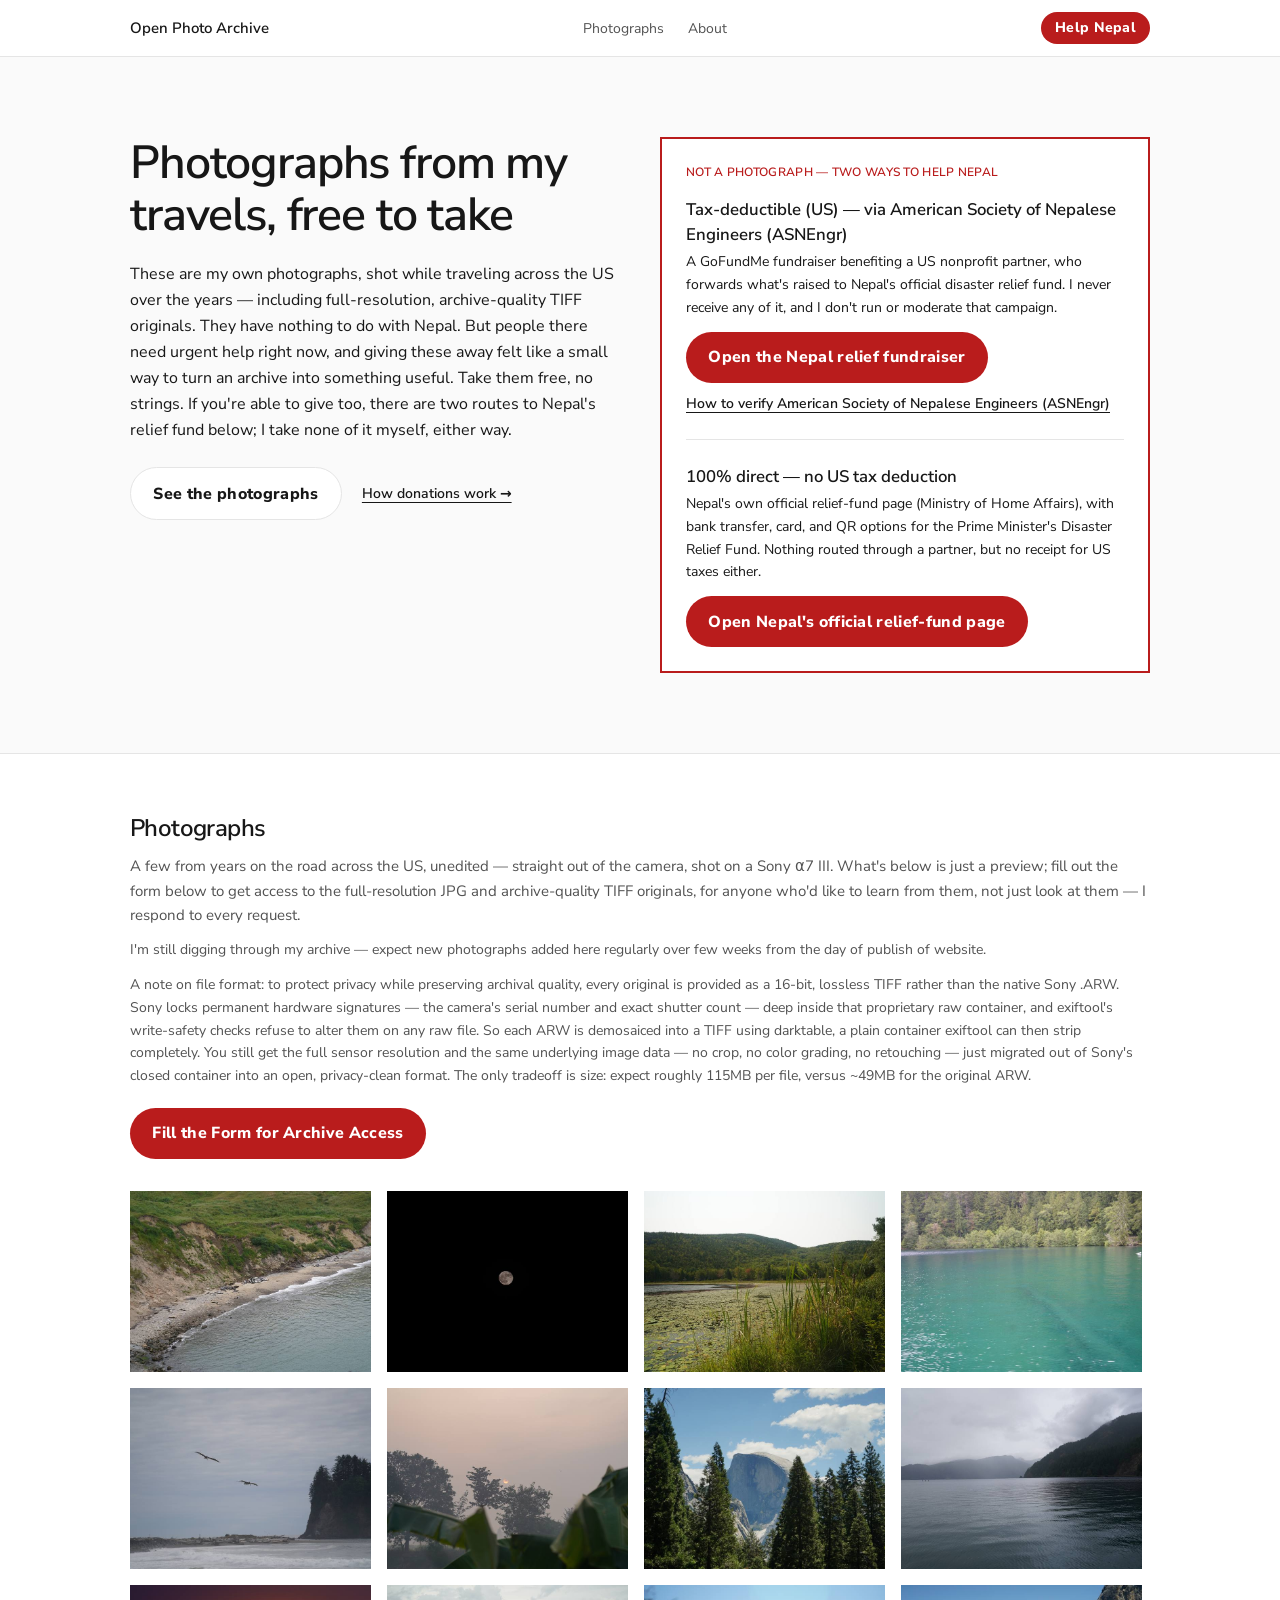
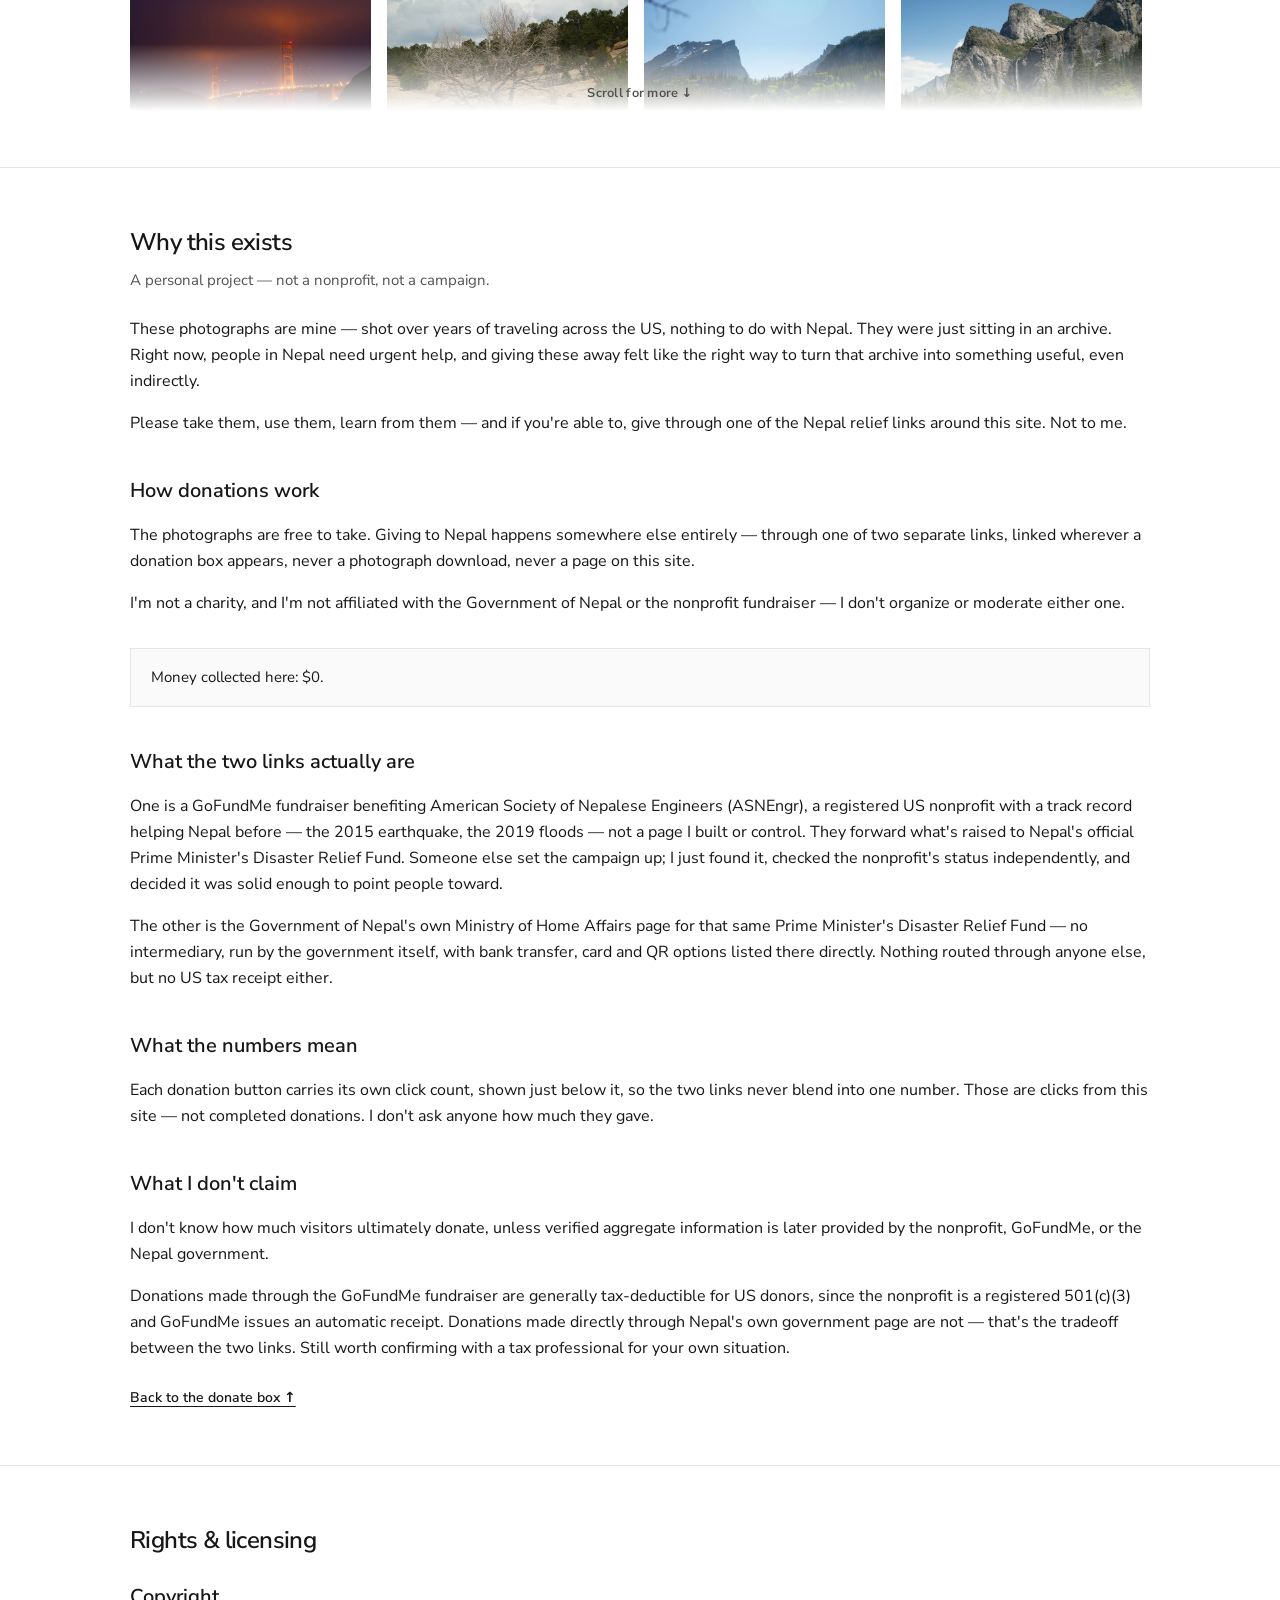
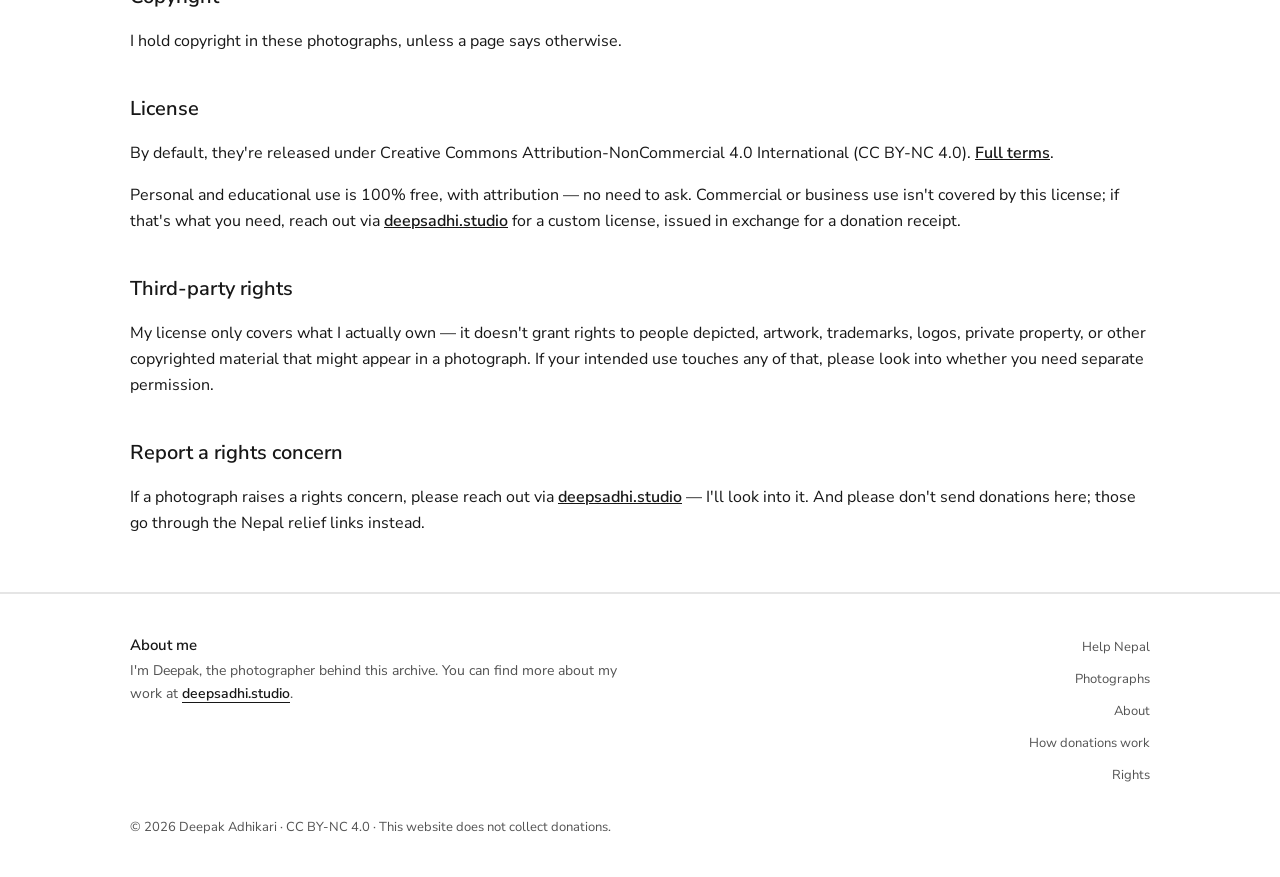
==== commit 4847114c: "Add few more photos" ====
--- a/notes/index.html
+++ b/notes/index.html
@@ -1 +1 @@
-<!DOCTYPE html><html lang="en"><head><meta charSet="utf-8"/><meta name="viewport" content="width=device-width, initial-scale=1"/><link rel="stylesheet" href="/assets/styles-7Bn9Q4KB.css" data-precedence="default"/><link rel="stylesheet" href="https://fonts.googleapis.com/css2?family=Fraunces:opsz,wght@9..144,500;9..144,600;9..144,700&amp;family=Nunito+Sans:wght@400;600;700;800&amp;display=swap" data-precedence="default"/><script data-goatcounter="https://stats.deepsadhi.studio/count" data-goatcounter-settings="{&quot;no_onload&quot;: true}" async="" src="https://gc.zgo.at/count.js"></script><title>Comments — Open Photo Archive</title><meta name="author" content="Deepak Adhikari"/><meta property="og:site_name" content="Open Photo Archive"/><meta property="og:type" content="website"/><meta name="description" content="Leave a public comment. This is not a donation form."/><meta property="og:title" content="Comments — Open Photo Archive"/><meta property="og:description" content="Leave a public comment. This is not a donation form."/><meta property="og:url" content="https://open-photo-archive.github.io/#/notes"/><meta name="twitter:title" content="Comments — Open Photo Archive"/><meta name="twitter:description" content="Leave a public comment. This is not a donation form."/><link rel="modulepreload" href="/assets/index-C55psET6.js"/><link rel="modulepreload" href="/assets/notes-Cv6DJ4rp.js"/><link rel="icon" href="/favicon.svg" type="image/svg+xml"/><link rel="icon" href="/favicon.ico" type="image/x-icon"/><link rel="apple-touch-icon" href="/apple-touch-icon.png"/><link rel="preconnect" href="https://fonts.googleapis.com"/><link rel="preconnect" href="https://fonts.gstatic.com" crossorigin="anonymous"/><link rel="canonical" href="https://open-photo-archive.github.io/#/notes"/><script type="application/ld+json">{"@context":"https://schema.org","@type":"WebSite","name":"Open Photo Archive","description":"A photographer's personal archive released free of charge, encouraging donations to Nepal disaster relief through a vetted nonprofit partner. This site never collects donations itself."}</script></head><body><a href="#main" class="label-meta sr-only focus:not-sr-only focus:absolute focus:top-2 focus:left-2 focus:z-50 focus:bg-ink focus:px-4 focus:py-2 focus:text-paper">Skip to content</a><header class="sticky top-0 z-40 border-b border-line bg-white"><nav aria-label="Primary" class="mx-auto flex h-14 max-w-[1100px] items-center justify-between px-6 md:px-10"><a href="/" class="text-[15px] font-semibold text-ink hover:text-rust">Open Photo Archive</a><div class="hidden items-center gap-6 md:flex"><button type="button" class="cursor-pointer text-[14px] text-stone hover:text-ink">Photographs</button><button type="button" class="cursor-pointer text-[14px] text-stone hover:text-ink">About</button></div><div class="flex items-center gap-3"><button type="button" class="cursor-pointer btn-cause !px-3.5 !py-1.5 text-sm">Help Nepal</button><button type="button" class="text-[14px] text-stone md:hidden" aria-expanded="false" aria-controls="mobile-nav">Menu</button></div></nav></header><main id="main"><!--$--><div class="mx-auto max-w-[1100px] px-6 py-12 md:px-10 md:py-16"><section id="comments" aria-labelledby="comments-heading"><h2 id="comments-heading" class="text-[1.5rem] font-semibold tracking-tight text-ink">Comments</h2><p class="mt-2 max-w-[52ch] text-[15px] leading-relaxed text-stone">One public thread for the whole project — sign in with GitHub to join in. This isn&#x27;t a donation form.</p><p class="mt-6"><a class="btn-soft" href="" target="_blank" rel="noopener noreferrer">Write a comment on GitHub</a></p><p class="mt-3 max-w-[52ch] text-[13px] leading-relaxed text-stone">In-page comments appear after the Giscus GitHub App is installed on this repo (giscus.app). Until then, use the discussion link above.</p></section></div><script>(function(a,f){let l;try{l=JSON.parse(sessionStorage.getItem(a)||"{}")}catch{return}const n=l?.[f||history.state?.__TSR_key];let c=!1;for(const t in n){const e=n[t],o=e?.scrollX,s=e?.scrollY;if(Number.isFinite(o)&&Number.isFinite(s)){if(t==="window")scrollTo(o,s),c=!0;else if(t)try{const r=document.querySelector(t);r&&(r.scrollLeft=o,r.scrollTop=s)}catch{}}}if(c)return;const i=location.hash.slice(1);if(i){const t=history.state?.__hashScrollIntoViewOptions??!0;if(t){const e=document.getElementById(i);e&&e.scrollIntoView(t)}return}scrollTo(0,0)})("tsr-scroll-restoration-v1_3");document.currentScript.remove()</script><!--/$--></main><footer class="border-t border-line bg-white"><div class="mx-auto max-w-[1100px] px-6 py-10 md:px-10"><div class="flex flex-col gap-6 md:flex-row md:items-start md:justify-between"><div class="md:w-1/2"><p class="text-[15px] font-semibold text-ink">About me</p><p class="mt-1 text-[14px] leading-relaxed text-stone">I&#x27;m <!-- -->Deepak<!-- -->, the photographer behind this archive. You can find more about my work at<!-- --> <a href="https://deepsadhi.studio" target="_blank" rel="noopener noreferrer" class="cursor-pointer font-semibold text-ink underline underline-offset-4 hover:text-rust">deepsadhi.studio</a>.</p></div><nav aria-label="Footer" class="shrink-0"><ul class="flex flex-col items-start gap-2 md:items-end"><li><button type="button" class="cursor-pointer cursor-pointer text-[13px] text-stone hover:text-ink">Help Nepal</button></li><li><button type="button" class="cursor-pointer cursor-pointer text-[13px] text-stone hover:text-ink">Photographs</button></li><li><button type="button" class="cursor-pointer cursor-pointer text-[13px] text-stone hover:text-ink">About</button></li><li><button type="button" class="cursor-pointer cursor-pointer text-[13px] text-stone hover:text-ink">How donations work</button></li><li><button type="button" class="cursor-pointer cursor-pointer text-[13px] text-stone hover:text-ink">Rights</button></li></ul></nav></div><p class="mt-8 text-[13px] text-stone">© <!-- -->2026<!-- --> <!-- -->Deepak Adhikari<!-- --> ·<!-- --> <!-- -->CC BY-NC 4.0<!-- --> · This website does not collect donations.</p></div></footer><script class="$tsr" id="$tsr-stream-barrier">(self.$R=self.$R||{})["tsr"]=[];self.$_TSR={h(){this.hydrated=!0,this.c()},e(){this.streamEnded=!0,this.c()},c(){this.hydrated&&this.streamEnded&&(delete self.$_TSR,delete self.$R.tsr)},p(e){this.initialized?e():this.buffer.push(e)},buffer:[]};$_TSR.router=($R=>$R[0]={manifest:$R[1]={routes:$R[2]={__root__:$R[3]={preloads:$R[4]=["/assets/index-C55psET6.js"],scripts:$R[5]=[$R[6]={attrs:$R[7]={type:"module",async:!0,src:"/assets/index-C55psET6.js"}}]},"/notes":$R[8]={preloads:$R[9]=["/assets/notes-Cv6DJ4rp.js"]}}},matches:$R[10]=[$R[11]={i:"__root__ ",u:1788556195094,s:"success",ssr:!0},$R[12]={i:" notes notes",u:1788556195095,s:"success",ssr:!0}],lastMatchId:" notes notes"})($R["tsr"]);$_TSR.e();document.currentScript.remove()</script><script type="module" async="" src="/assets/index-C55psET6.js"></script></body></html>+<!DOCTYPE html><html lang="en"><head><meta charSet="utf-8"/><meta name="viewport" content="width=device-width, initial-scale=1"/><link rel="stylesheet" href="/assets/styles-7Bn9Q4KB.css" data-precedence="default"/><link rel="stylesheet" href="https://fonts.googleapis.com/css2?family=Fraunces:opsz,wght@9..144,500;9..144,600;9..144,700&amp;family=Nunito+Sans:wght@400;600;700;800&amp;display=swap" data-precedence="default"/><script data-goatcounter="https://stats.deepsadhi.studio/count" data-goatcounter-settings="{&quot;no_onload&quot;: true}" async="" src="https://gc.zgo.at/count.js"></script><title>Comments — Open Photo Archive</title><meta name="author" content="Deepak Adhikari"/><meta property="og:site_name" content="Open Photo Archive"/><meta property="og:type" content="website"/><meta name="description" content="Leave a public comment. This is not a donation form."/><meta property="og:title" content="Comments — Open Photo Archive"/><meta property="og:description" content="Leave a public comment. This is not a donation form."/><meta property="og:url" content="https://open-photo-archive.github.io/#/notes"/><meta name="twitter:title" content="Comments — Open Photo Archive"/><meta name="twitter:description" content="Leave a public comment. This is not a donation form."/><link rel="modulepreload" href="/assets/index-DAL1VBnR.js"/><link rel="modulepreload" href="/assets/notes-TrvLXFw6.js"/><link rel="icon" href="/favicon.svg" type="image/svg+xml"/><link rel="icon" href="/favicon.ico" type="image/x-icon"/><link rel="apple-touch-icon" href="/apple-touch-icon.png"/><link rel="preconnect" href="https://fonts.googleapis.com"/><link rel="preconnect" href="https://fonts.gstatic.com" crossorigin="anonymous"/><link rel="canonical" href="https://open-photo-archive.github.io/#/notes"/><script type="application/ld+json">{"@context":"https://schema.org","@type":"WebSite","name":"Open Photo Archive","description":"A photographer's personal archive released free of charge, encouraging donations to Nepal disaster relief through a vetted nonprofit partner. This site never collects donations itself."}</script></head><body><a href="#main" class="label-meta sr-only focus:not-sr-only focus:absolute focus:top-2 focus:left-2 focus:z-50 focus:bg-ink focus:px-4 focus:py-2 focus:text-paper">Skip to content</a><header class="sticky top-0 z-40 border-b border-line bg-white"><nav aria-label="Primary" class="mx-auto flex h-14 max-w-[1100px] items-center justify-between px-6 md:px-10"><a href="/" class="text-[15px] font-semibold text-ink hover:text-rust">Open Photo Archive</a><div class="hidden items-center gap-6 md:flex"><button type="button" class="cursor-pointer text-[14px] text-stone hover:text-ink">Photographs</button><button type="button" class="cursor-pointer text-[14px] text-stone hover:text-ink">About</button></div><div class="flex items-center gap-3"><button type="button" class="cursor-pointer btn-cause !px-3.5 !py-1.5 text-sm">Help Nepal</button><button type="button" class="text-[14px] text-stone md:hidden" aria-expanded="false" aria-controls="mobile-nav">Menu</button></div></nav></header><main id="main"><!--$--><div class="mx-auto max-w-[1100px] px-6 py-12 md:px-10 md:py-16"><section id="comments" aria-labelledby="comments-heading"><h2 id="comments-heading" class="text-[1.5rem] font-semibold tracking-tight text-ink">Comments</h2><p class="mt-2 max-w-[52ch] text-[15px] leading-relaxed text-stone">One public thread for the whole project — sign in with GitHub to join in. This isn&#x27;t a donation form.</p><p class="mt-6"><a class="btn-soft" href="" target="_blank" rel="noopener noreferrer">Write a comment on GitHub</a></p><p class="mt-3 max-w-[52ch] text-[13px] leading-relaxed text-stone">In-page comments appear after the Giscus GitHub App is installed on this repo (giscus.app). Until then, use the discussion link above.</p></section></div><script>(function(a,f){let l;try{l=JSON.parse(sessionStorage.getItem(a)||"{}")}catch{return}const n=l?.[f||history.state?.__TSR_key];let c=!1;for(const t in n){const e=n[t],o=e?.scrollX,s=e?.scrollY;if(Number.isFinite(o)&&Number.isFinite(s)){if(t==="window")scrollTo(o,s),c=!0;else if(t)try{const r=document.querySelector(t);r&&(r.scrollLeft=o,r.scrollTop=s)}catch{}}}if(c)return;const i=location.hash.slice(1);if(i){const t=history.state?.__hashScrollIntoViewOptions??!0;if(t){const e=document.getElementById(i);e&&e.scrollIntoView(t)}return}scrollTo(0,0)})("tsr-scroll-restoration-v1_3");document.currentScript.remove()</script><!--/$--></main><footer class="border-t border-line bg-white"><div class="mx-auto max-w-[1100px] px-6 py-10 md:px-10"><div class="flex flex-col gap-6 md:flex-row md:items-start md:justify-between"><div class="md:w-1/2"><p class="text-[15px] font-semibold text-ink">About me</p><p class="mt-1 text-[14px] leading-relaxed text-stone">I&#x27;m <!-- -->Deepak<!-- -->, the photographer behind this archive. You can find more about my work at<!-- --> <a href="https://deepsadhi.studio" target="_blank" rel="noopener noreferrer" class="cursor-pointer font-semibold text-ink underline underline-offset-4 hover:text-rust">deepsadhi.studio</a>.</p></div><nav aria-label="Footer" class="shrink-0"><ul class="flex flex-col items-start gap-2 md:items-end"><li><button type="button" class="cursor-pointer cursor-pointer text-[13px] text-stone hover:text-ink">Help Nepal</button></li><li><button type="button" class="cursor-pointer cursor-pointer text-[13px] text-stone hover:text-ink">Photographs</button></li><li><button type="button" class="cursor-pointer cursor-pointer text-[13px] text-stone hover:text-ink">About</button></li><li><button type="button" class="cursor-pointer cursor-pointer text-[13px] text-stone hover:text-ink">How donations work</button></li><li><button type="button" class="cursor-pointer cursor-pointer text-[13px] text-stone hover:text-ink">Rights</button></li></ul></nav></div><p class="mt-8 text-[13px] text-stone">© <!-- -->2026<!-- --> <!-- -->Deepak Adhikari<!-- --> ·<!-- --> <!-- -->CC BY-NC 4.0<!-- --> · This website does not collect donations.</p></div></footer><script class="$tsr" id="$tsr-stream-barrier">(self.$R=self.$R||{})["tsr"]=[];self.$_TSR={h(){this.hydrated=!0,this.c()},e(){this.streamEnded=!0,this.c()},c(){this.hydrated&&this.streamEnded&&(delete self.$_TSR,delete self.$R.tsr)},p(e){this.initialized?e():this.buffer.push(e)},buffer:[]};$_TSR.router=($R=>$R[0]={manifest:$R[1]={routes:$R[2]={__root__:$R[3]={preloads:$R[4]=["/assets/index-DAL1VBnR.js"],scripts:$R[5]=[$R[6]={attrs:$R[7]={type:"module",async:!0,src:"/assets/index-DAL1VBnR.js"}}]},"/notes":$R[8]={preloads:$R[9]=["/assets/notes-TrvLXFw6.js"]}}},matches:$R[10]=[$R[11]={i:"__root__ ",u:1788608209588,s:"success",ssr:!0},$R[12]={i:" notes notes",u:1788608209589,s:"success",ssr:!0}],lastMatchId:" notes notes"})($R["tsr"]);$_TSR.e();document.currentScript.remove()</script><script type="module" async="" src="/assets/index-DAL1VBnR.js"></script></body></html>
